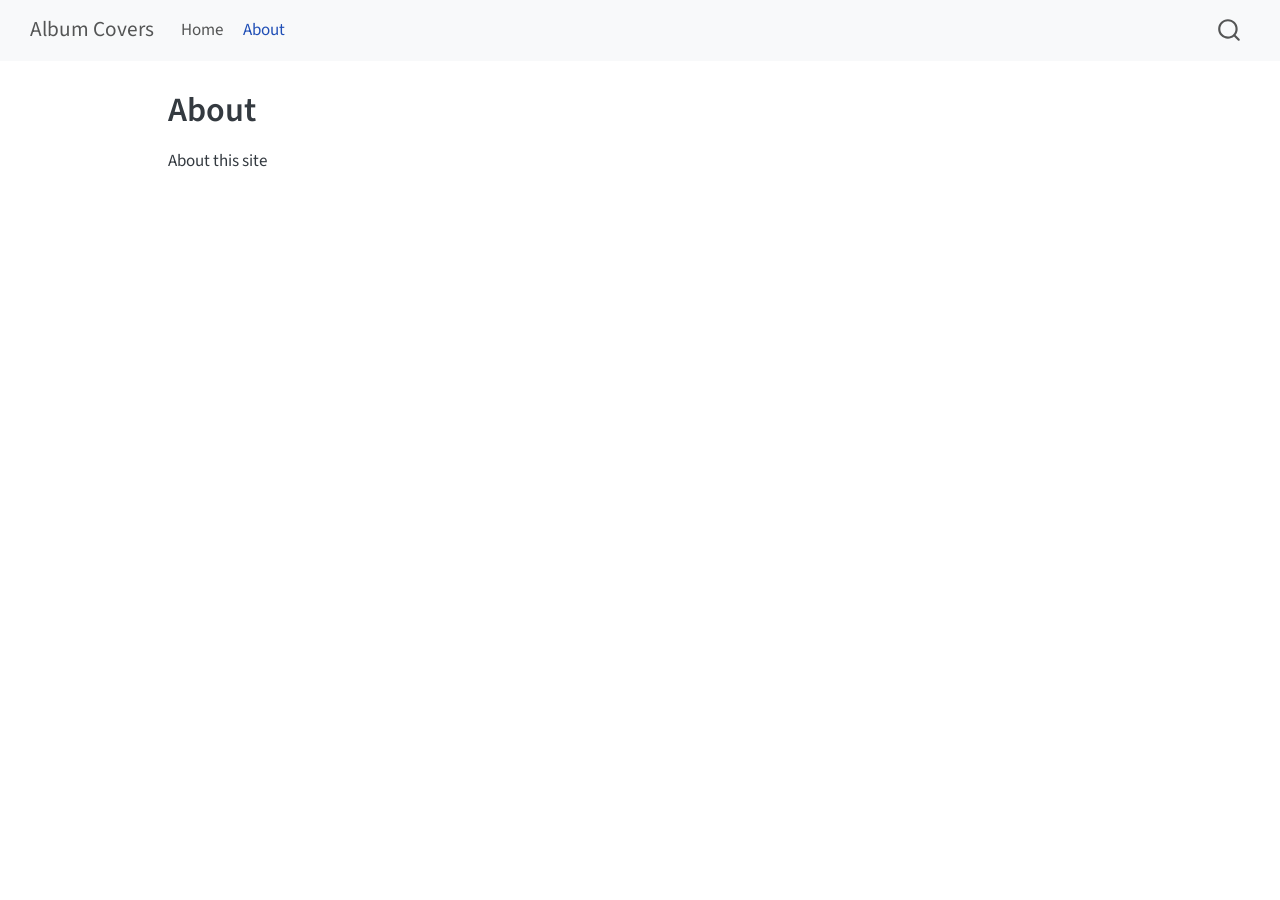
==== about.html @ 329d7b0a "Built site for gh-pages" ====
<!DOCTYPE html>
<html xmlns="http://www.w3.org/1999/xhtml" lang="en" xml:lang="en"><head>

<meta charset="utf-8">
<meta name="generator" content="quarto-1.10.18">

<meta name="viewport" content="width=device-width, initial-scale=1.0, user-scalable=yes">


<title>About – Album Covers</title>
<style>
/* Default styles provided by pandoc.
** See https://pandoc.org/MANUAL.html#variables-for-html for config info.
*/
span.smallcaps{font-variant: small-caps;}
div.columns{display: flex; gap: 1.5em;}
div.column{flex: auto;}
@media screen {
div.columns{gap: min(4vw, 1.5em);}
div.column{overflow-x: auto;}
}
div.hanging-indent{margin-left: 1.5em; text-indent: -1.5em;}
ul.task-list{list-style: none;}
ul.task-list li input[type="checkbox"] {
  width: 0.8em;
  margin: 0 0.8em 0.2em -1em; /* quarto-specific, see https://github.com/quarto-dev/quarto-cli/issues/4556 */ 
  vertical-align: middle;
}
</style>


<script src="site_libs/quarto-nav/quarto-nav.js"></script>
<script src="site_libs/quarto-nav/headroom.min.js"></script>
<script src="site_libs/clipboard/clipboard.min.js"></script>
<script src="site_libs/quarto-search/autocomplete.umd.js"></script>
<script src="site_libs/quarto-search/fuse.min.js"></script>
<script src="site_libs/quarto-search/quarto-search.js"></script>
<meta name="quarto:offset" content="./">
<script src="site_libs/quarto-html/quarto.js" type="module"></script>
<script src="site_libs/quarto-html/tabsets/tabsets.js" type="module"></script>
<script src="site_libs/quarto-html/popper.min.js"></script>
<script src="site_libs/quarto-html/tippy.umd.min.js"></script>
<script src="site_libs/quarto-html/anchor.min.js"></script>
<link href="site_libs/quarto-html/tippy.css" rel="stylesheet">
<link href="site_libs/quarto-html/quarto-syntax-highlighting-64a204ab8560d761af7679ceaba22944.css" rel="stylesheet" id="quarto-text-highlighting-styles">
<script src="site_libs/bootstrap/bootstrap.min.js"></script>
<link href="site_libs/bootstrap/bootstrap-icons.css" rel="stylesheet">
<link href="site_libs/bootstrap/bootstrap-3eaf8885052e939fbbbe2bfb513fc417.min.css" rel="stylesheet" append-hash="true" id="quarto-bootstrap" data-mode="light">
<script id="quarto-search-options" type="application/json">{
  "location": "navbar",
  "copy-button": false,
  "collapse-after": 3,
  "panel-placement": "end",
  "type": "overlay",
  "limit": 50,
  "keyboard-shortcut": [
    "f",
    "/",
    "s"
  ],
  "show-item-context": false,
  "language": {
    "search-no-results-text": "No results",
    "search-matching-documents-text": "matching documents",
    "search-copy-link-title": "Copy link to search",
    "search-hide-matches-text": "Hide additional matches",
    "search-more-match-text": "more match in this document",
    "search-more-matches-text": "more matches in this document",
    "search-clear-button-title": "Clear",
    "search-text-placeholder": "",
    "search-detached-cancel-button-title": "Cancel",
    "search-submit-button-title": "Submit",
    "search-label": "Search"
  }
}</script>


<link rel="stylesheet" href="styles.css">
</head>

<body class="nav-fixed quarto-light">

<div id="quarto-search-results"></div>
  <header id="quarto-header" class="headroom fixed-top">
    <nav class="navbar navbar-expand-lg " data-bs-theme="dark">
      <div class="navbar-container container-fluid">
      <div class="navbar-brand-container mx-auto">
    <a class="navbar-brand" href="./index.html">
    <span class="navbar-title">Album Covers</span>
    </a>
  </div>
            <div id="quarto-search" class="" title="Search"></div>
          <button class="navbar-toggler" type="button" data-bs-toggle="collapse" data-bs-target="#navbarCollapse" aria-controls="navbarCollapse" role="menu" aria-expanded="false" aria-label="Toggle navigation" onclick="if (window.quartoToggleHeadroom) { window.quartoToggleHeadroom(); }">
  <span class="navbar-toggler-icon"></span>
</button>
          <div class="collapse navbar-collapse" id="navbarCollapse">
            <ul class="navbar-nav navbar-nav-scroll me-auto">
  <li class="nav-item">
    <a class="nav-link" href="./index.html"> 
<span class="menu-text">Home</span></a>
  </li>  
  <li class="nav-item">
    <a class="nav-link active" href="./about.html" aria-current="page"> 
<span class="menu-text">About</span></a>
  </li>  
</ul>
          </div> <!-- /navcollapse -->
            <div class="quarto-navbar-tools">
</div>
      </div> <!-- /container-fluid -->
    </nav>
</header>
<!-- content -->
<div id="quarto-content" class="quarto-container page-columns page-rows-contents page-layout-article page-navbar">
<!-- sidebar -->
<!-- margin-sidebar -->
    <div id="quarto-margin-sidebar" class="sidebar margin-sidebar zindex-bottom">
        
    </div>
<!-- main -->
<main class="content" id="quarto-document-content">

<header id="title-block-header" class="quarto-title-block default">
<div class="quarto-title">
<h1 class="title">About</h1>
</div>



<div class="quarto-title-meta">

    
  
    
  </div>
  


</header>


<p>About this site</p>



</main> <!-- /main -->
<script id="quarto-html-after-body" type="application/javascript">
  window.document.addEventListener("DOMContentLoaded", function (event) {
    const icon = "";
    const anchorJS = new window.AnchorJS();
    anchorJS.options = {
      placement: 'right',
      icon: icon
    };
    anchorJS.add('.anchored');
    const isCodeAnnotation = (el) => {
      for (const clz of el.classList) {
        if (clz.startsWith('code-annotation-')) {                     
          return true;
        }
      }
      return false;
    }
    const onCopySuccess = function(e) {
      // button target
      const button = e.trigger;
      // don't keep focus
      button.blur();
      // flash "checked"
      button.classList.add('code-copy-button-checked');
      var currentTitle = button.getAttribute("title");
      button.setAttribute("title", "Copied!");
      let tooltip;
      if (window.bootstrap) {
        button.setAttribute("data-bs-toggle", "tooltip");
        button.setAttribute("data-bs-placement", "left");
        button.setAttribute("data-bs-title", "Copied!");
        tooltip = new bootstrap.Tooltip(button, 
          { trigger: "manual", 
            customClass: "code-copy-button-tooltip",
            offset: [0, -8]});
        tooltip.show();    
      }
      setTimeout(function() {
        if (tooltip) {
          tooltip.hide();
          button.removeAttribute("data-bs-title");
          button.removeAttribute("data-bs-toggle");
          button.removeAttribute("data-bs-placement");
        }
        button.setAttribute("title", currentTitle);
        button.classList.remove('code-copy-button-checked');
      }, 1000);
      // clear code selection
      e.clearSelection();
    }
    const getTextToCopy = function(trigger) {
      const outerScaffold = trigger.parentElement.cloneNode(true);
      const codeEl = outerScaffold.querySelector('code');
      for (const childEl of codeEl.children) {
        if (isCodeAnnotation(childEl)) {
          childEl.remove();
        }
      }
      return codeEl.innerText;
    }
    const clipboard = new window.ClipboardJS('.code-copy-button:not([data-in-quarto-modal])', {
      text: getTextToCopy
    });
    clipboard.on('success', onCopySuccess);
    if (window.document.getElementById('quarto-embedded-source-code-modal')) {
      const clipboardModal = new window.ClipboardJS('.code-copy-button[data-in-quarto-modal]', {
        text: getTextToCopy,
        container: window.document.getElementById('quarto-embedded-source-code-modal')
      });
      clipboardModal.on('success', onCopySuccess);
    }
      var localhostRegex = new RegExp(/^(?:http|https):\/\/localhost\:?[0-9]*\//);
      var mailtoRegex = new RegExp(/^mailto:/);
        var filterRegex = new RegExp('/' + window.location.host + '/');
      var isInternal = (href) => {
          return filterRegex.test(href) || localhostRegex.test(href) || mailtoRegex.test(href);
      }
      // Inspect non-navigation links and adorn them if external
     var links = window.document.querySelectorAll('a[href]:not(.nav-link):not(.navbar-brand):not(.toc-action):not(.sidebar-link):not(.sidebar-item-toggle):not(.pagination-link):not(.no-external):not([aria-hidden]):not(.dropdown-item):not(.quarto-navigation-tool):not(.about-link)');
      for (var i=0; i<links.length; i++) {
        const link = links[i];
        if (!isInternal(link.href)) {
          // undo the damage that might have been done by quarto-nav.js in the case of
          // links that we want to consider external
          if (link.dataset.originalHref !== undefined) {
            link.href = link.dataset.originalHref;
          }
        }
      }
    function tippyHover(el, contentFn, onTriggerFn, onUntriggerFn) {
      const config = {
        allowHTML: true,
        maxWidth: 500,
        delay: 100,
        arrow: false,
        appendTo: function(el) {
            return el.parentElement;
        },
        interactive: true,
        interactiveBorder: 10,
        theme: 'quarto',
        placement: 'bottom-start',
      };
      if (contentFn) {
        config.content = contentFn;
      }
      if (onTriggerFn) {
        config.onTrigger = onTriggerFn;
      }
      if (onUntriggerFn) {
        config.onUntrigger = onUntriggerFn;
      }
      window.tippy(el, config); 
    }
    const noterefs = window.document.querySelectorAll('a[role="doc-noteref"]');
    for (var i=0; i<noterefs.length; i++) {
      const ref = noterefs[i];
      tippyHover(ref, function() {
        // use id or data attribute instead here
        let href = ref.getAttribute('data-footnote-href') || ref.getAttribute('href');
        try { href = new URL(href).hash; } catch {}
        const id = href.replace(/^#\/?/, "");
        const note = window.document.getElementById(id);
        if (note) {
          return note.innerHTML;
        } else {
          return "";
        }
      });
    }
    const xrefs = window.document.querySelectorAll('a.quarto-xref');
    const processXRef = (id, note) => {
      // Strip column container classes
      const stripColumnClz = (el) => {
        el.classList.remove("page-full", "page-columns");
        if (el.children) {
          for (const child of el.children) {
            stripColumnClz(child);
          }
        }
      }
      stripColumnClz(note)
      if (id === null || id.startsWith('sec-')) {
        // Special case sections, only their first couple elements
        const container = document.createElement("div");
        if (note.children && note.children.length > 2) {
          container.appendChild(note.children[0].cloneNode(true));
          for (let i = 1; i < note.children.length; i++) {
            const child = note.children[i];
            if (child.tagName === "P" && child.innerText === "") {
              continue;
            } else {
              container.appendChild(child.cloneNode(true));
              break;
            }
          }
          if (window.Quarto?.typesetMath) {
            window.Quarto.typesetMath(container);
          }
          return container.innerHTML
        } else {
          if (window.Quarto?.typesetMath) {
            window.Quarto.typesetMath(note);
          }
          return note.innerHTML;
        }
      } else {
        // Remove any anchor links if they are present
        const anchorLink = note.querySelector('a.anchorjs-link');
        if (anchorLink) {
          anchorLink.remove();
        }
        if (window.Quarto?.typesetMath) {
          window.Quarto.typesetMath(note);
        }
        if (note.classList.contains("callout")) {
          return note.outerHTML;
        } else {
          return note.innerHTML;
        }
      }
    }
    for (var i=0; i<xrefs.length; i++) {
      const xref = xrefs[i];
      tippyHover(xref, undefined, function(instance) {
        instance.disable();
        let url = xref.getAttribute('href');
        let hash = undefined; 
        if (url.startsWith('#')) {
          hash = url;
        } else {
          try { hash = new URL(url).hash; } catch {}
        }
        if (hash) {
          const id = hash.replace(/^#\/?/, "");
          const note = window.document.getElementById(id);
          if (note !== null) {
            try {
              const html = processXRef(id, note.cloneNode(true));
              instance.setContent(html);
            } finally {
              instance.enable();
              instance.show();
            }
          } else {
            // See if we can fetch this
            fetch(url.split('#')[0])
            .then(res => res.text())
            .then(html => {
              const parser = new DOMParser();
              const htmlDoc = parser.parseFromString(html, "text/html");
              const note = htmlDoc.getElementById(id);
              if (note !== null) {
                const html = processXRef(id, note);
                instance.setContent(html);
              } 
            }).finally(() => {
              instance.enable();
              instance.show();
            });
          }
        } else {
          // See if we can fetch a full url (with no hash to target)
          // This is a special case and we should probably do some content thinning / targeting
          fetch(url)
          .then(res => res.text())
          .then(html => {
            const parser = new DOMParser();
            const htmlDoc = parser.parseFromString(html, "text/html");
            const note = htmlDoc.querySelector('main.content');
            if (note !== null) {
              // This should only happen for chapter cross references
              // (since there is no id in the URL)
              // remove the first header
              if (note.children.length > 0 && note.children[0].tagName === "HEADER") {
                note.children[0].remove();
              }
              const html = processXRef(null, note);
              instance.setContent(html);
            } 
          }).finally(() => {
            instance.enable();
            instance.show();
          });
        }
      }, function(instance) {
      });
    }
        let selectedAnnoteEl;
        const selectorForAnnotation = ( cell, annotation) => {
          let cellAttr = 'data-code-cell="' + cell + '"';
          let lineAttr = 'data-code-annotation="' +  annotation + '"';
          const selector = 'span[' + cellAttr + '][' + lineAttr + ']';
          return selector;
        }
        const selectCodeLines = (annoteEl) => {
          const doc = window.document;
          const targetCell = annoteEl.getAttribute("data-target-cell");
          const targetAnnotation = annoteEl.getAttribute("data-target-annotation");
          const annoteSpan = window.document.querySelector(selectorForAnnotation(targetCell, targetAnnotation));
          const lines = annoteSpan.getAttribute("data-code-lines").split(",");
          const lineIds = lines.map((line) => {
            return targetCell + "-" + line;
          })
          let top = null;
          let height = null;
          let parent = null;
          if (lineIds.length > 0) {
              //compute the position of the single el (top and bottom and make a div)
              const el = window.document.getElementById(lineIds[0]);
              top = el.offsetTop;
              height = el.offsetHeight;
              parent = el.parentElement.parentElement;
            if (lineIds.length > 1) {
              const lastEl = window.document.getElementById(lineIds[lineIds.length - 1]);
              const bottom = lastEl.offsetTop + lastEl.offsetHeight;
              height = bottom - top;
            }
            if (top !== null && height !== null && parent !== null) {
              // cook up a div (if necessary) and position it 
              let div = window.document.getElementById("code-annotation-line-highlight");
              if (div === null) {
                div = window.document.createElement("div");
                div.setAttribute("id", "code-annotation-line-highlight");
                div.style.position = 'absolute';
                parent.appendChild(div);
              }
              div.style.top = top - 2 + "px";
              div.style.height = height + 4 + "px";
              div.style.left = 0;
              let gutterDiv = window.document.getElementById("code-annotation-line-highlight-gutter");
              if (gutterDiv === null) {
                gutterDiv = window.document.createElement("div");
                gutterDiv.setAttribute("id", "code-annotation-line-highlight-gutter");
                gutterDiv.style.position = 'absolute';
                const codeCell = window.document.getElementById(targetCell);
                const gutter = codeCell.querySelector('.code-annotation-gutter');
                gutter.appendChild(gutterDiv);
              }
              gutterDiv.style.top = top - 2 + "px";
              gutterDiv.style.height = height + 4 + "px";
            }
            selectedAnnoteEl = annoteEl;
          }
        };
        const unselectCodeLines = () => {
          const elementsIds = ["code-annotation-line-highlight", "code-annotation-line-highlight-gutter"];
          elementsIds.forEach((elId) => {
            const div = window.document.getElementById(elId);
            if (div) {
              div.remove();
            }
          });
          selectedAnnoteEl = undefined;
        };
          // Handle positioning of the toggle
      window.addEventListener(
        "resize",
        throttle(() => {
          elRect = undefined;
          if (selectedAnnoteEl) {
            selectCodeLines(selectedAnnoteEl);
          }
        }, 10)
      );
      function throttle(fn, ms) {
      let throttle = false;
      let timer;
        return (...args) => {
          if(!throttle) { // first call gets through
              fn.apply(this, args);
              throttle = true;
          } else { // all the others get throttled
              if(timer) clearTimeout(timer); // cancel #2
              timer = setTimeout(() => {
                fn.apply(this, args);
                timer = throttle = false;
              }, ms);
          }
        };
      }
        // Attach click handler to the DT
        const annoteDls = window.document.querySelectorAll('dt[data-target-cell]');
        for (const annoteDlNode of annoteDls) {
          annoteDlNode.addEventListener('click', (event) => {
            const clickedEl = event.target;
            if (clickedEl !== selectedAnnoteEl) {
              unselectCodeLines();
              const activeEl = window.document.querySelector('dt[data-target-cell].code-annotation-active');
              if (activeEl) {
                activeEl.classList.remove('code-annotation-active');
              }
              selectCodeLines(clickedEl);
              clickedEl.classList.add('code-annotation-active');
            } else {
              // Unselect the line
              unselectCodeLines();
              clickedEl.classList.remove('code-annotation-active');
            }
          });
        }
    const findCites = (el) => {
      const parentEl = el.parentElement;
      if (parentEl) {
        const cites = parentEl.dataset.cites;
        if (cites) {
          return {
            el,
            cites: cites.split(' ')
          };
        } else {
          return findCites(el.parentElement)
        }
      } else {
        return undefined;
      }
    };
    var bibliorefs = window.document.querySelectorAll('a[role="doc-biblioref"]');
    for (var i=0; i<bibliorefs.length; i++) {
      const ref = bibliorefs[i];
      const citeInfo = findCites(ref);
      if (citeInfo) {
        tippyHover(citeInfo.el, function() {
          var popup = window.document.createElement('div');
          citeInfo.cites.forEach(function(cite) {
            var citeDiv = window.document.createElement('div');
            citeDiv.classList.add('hanging-indent');
            citeDiv.classList.add('csl-entry');
            var biblioDiv = window.document.getElementById('ref-' + cite);
            if (biblioDiv) {
              citeDiv.innerHTML = biblioDiv.innerHTML;
            }
            popup.appendChild(citeDiv);
          });
          return popup.innerHTML;
        });
      }
    }
  });
  </script>
</div> <!-- /content -->




</body></html>
---- site_libs/quarto-html/tippy.css ----
.tippy-box[data-animation=fade][data-state=hidden]{opacity:0}[data-tippy-root]{max-width:calc(100vw - 10px)}.tippy-box{position:relative;background-color:#333;color:#fff;border-radius:4px;font-size:14px;line-height:1.4;white-space:normal;outline:0;transition-property:transform,visibility,opacity}.tippy-box[data-placement^=top]>.tippy-arrow{bottom:0}.tippy-box[data-placement^=top]>.tippy-arrow:before{bottom:-7px;left:0;border-width:8px 8px 0;border-top-color:initial;transform-origin:center top}.tippy-box[data-placement^=bottom]>.tippy-arrow{top:0}.tippy-box[data-placement^=bottom]>.tippy-arrow:before{top:-7px;left:0;border-width:0 8px 8px;border-bottom-color:initial;transform-origin:center bottom}.tippy-box[data-placement^=left]>.tippy-arrow{right:0}.tippy-box[data-placement^=left]>.tippy-arrow:before{border-width:8px 0 8px 8px;border-left-color:initial;right:-7px;transform-origin:center left}.tippy-box[data-placement^=right]>.tippy-arrow{left:0}.tippy-box[data-placement^=right]>.tippy-arrow:before{left:-7px;border-width:8px 8px 8px 0;border-right-color:initial;transform-origin:center right}.tippy-box[data-inertia][data-state=visible]{transition-timing-function:cubic-bezier(.54,1.5,.38,1.11)}.tippy-arrow{width:16px;height:16px;color:#333}.tippy-arrow:before{content:"";position:absolute;border-color:transparent;border-style:solid}.tippy-content{position:relative;padding:5px 9px;z-index:1}
---- site_libs/quarto-html/quarto-syntax-highlighting-64a204ab8560d761af7679ceaba22944.css ----
/* quarto syntax highlight colors */
:root {
  --quarto-hl-ot-color: #003B4F;
  --quarto-hl-at-color: #657422;
  --quarto-hl-ss-color: #20794D;
  --quarto-hl-an-color: #5E5E5E;
  --quarto-hl-fu-color: #4758AB;
  --quarto-hl-st-color: #20794D;
  --quarto-hl-cf-color: #003B4F;
  --quarto-hl-op-color: #5E5E5E;
  --quarto-hl-er-color: #AD0000;
  --quarto-hl-bn-color: #AD0000;
  --quarto-hl-al-color: #AD0000;
  --quarto-hl-va-color: #111111;
  --quarto-hl-bu-color: inherit;
  --quarto-hl-ex-color: inherit;
  --quarto-hl-pp-color: #AD0000;
  --quarto-hl-in-color: #5E5E5E;
  --quarto-hl-vs-color: #20794D;
  --quarto-hl-wa-color: #5E5E5E;
  --quarto-hl-do-color: #5E5E5E;
  --quarto-hl-im-color: #00769E;
  --quarto-hl-ch-color: #20794D;
  --quarto-hl-dt-color: #AD0000;
  --quarto-hl-fl-color: #AD0000;
  --quarto-hl-co-color: #5E5E5E;
  --quarto-hl-cv-color: #5E5E5E;
  --quarto-hl-cn-color: #8f5902;
  --quarto-hl-sc-color: #5E5E5E;
  --quarto-hl-dv-color: #AD0000;
  --quarto-hl-kw-color: #003B4F;
}

/* other quarto variables */
:root {
  --quarto-font-monospace: SFMono-Regular, Menlo, Monaco, Consolas, "Liberation Mono", "Courier New", monospace;
}

/* syntax highlight based on Pandoc's rules */
pre > code.sourceCode > span {
  color: #003B4F;
}

code.sourceCode > span {
  color: #003B4F;
}

div.sourceCode,
div.sourceCode pre.sourceCode {
  color: #003B4F;
}

/* Normal */
code span {
  color: #003B4F;
}

/* Alert */
code span.al {
  color: #AD0000;
  font-style: inherit;
}

/* Annotation */
code span.an {
  color: #5E5E5E;
  font-style: inherit;
}

/* Attribute */
code span.at {
  color: #657422;
  font-style: inherit;
}

/* BaseN */
code span.bn {
  color: #AD0000;
  font-style: inherit;
}

/* BuiltIn */
code span.bu {
  font-style: inherit;
}

/* ControlFlow */
code span.cf {
  color: #003B4F;
  font-weight: bold;
  font-style: inherit;
}

/* Char */
code span.ch {
  color: #20794D;
  font-style: inherit;
}

/* Constant */
code span.cn {
  color: #8f5902;
  font-style: inherit;
}

/* Comment */
code span.co {
  color: #5E5E5E;
  font-style: inherit;
}

/* CommentVar */
code span.cv {
  color: #5E5E5E;
  font-style: italic;
}

/* Documentation */
code span.do {
  color: #5E5E5E;
  font-style: italic;
}

/* DataType */
code span.dt {
  color: #AD0000;
  font-style: inherit;
}

/* DecVal */
code span.dv {
  color: #AD0000;
  font-style: inherit;
}

/* Error */
code span.er {
  color: #AD0000;
  font-style: inherit;
}

/* Extension */
code span.ex {
  font-style: inherit;
}

/* Float */
code span.fl {
  color: #AD0000;
  font-style: inherit;
}

/* Function */
code span.fu {
  color: #4758AB;
  font-style: inherit;
}

/* Import */
code span.im {
  color: #00769E;
  font-style: inherit;
}

/* Information */
code span.in {
  color: #5E5E5E;
  font-style: inherit;
}

/* Keyword */
code span.kw {
  color: #003B4F;
  font-weight: bold;
  font-style: inherit;
}

/* Operator */
code span.op {
  color: #5E5E5E;
  font-style: inherit;
}

/* Other */
code span.ot {
  color: #003B4F;
  font-style: inherit;
}

/* Preprocessor */
code span.pp {
  color: #AD0000;
  font-style: inherit;
}

/* SpecialChar */
code span.sc {
  color: #5E5E5E;
  font-style: inherit;
}

/* SpecialString */
code span.ss {
  color: #20794D;
  font-style: inherit;
}

/* String */
code span.st {
  color: #20794D;
  font-style: inherit;
}

/* Variable */
code span.va {
  color: #111111;
  font-style: inherit;
}

/* VerbatimString */
code span.vs {
  color: #20794D;
  font-style: inherit;
}

/* Warning */
code span.wa {
  color: #5E5E5E;
  font-style: italic;
}

.prevent-inlining {
  content: "</";
}

/*# sourceMappingURL=9d8d5bb603a83b8298b89080a598c93b.css.map */
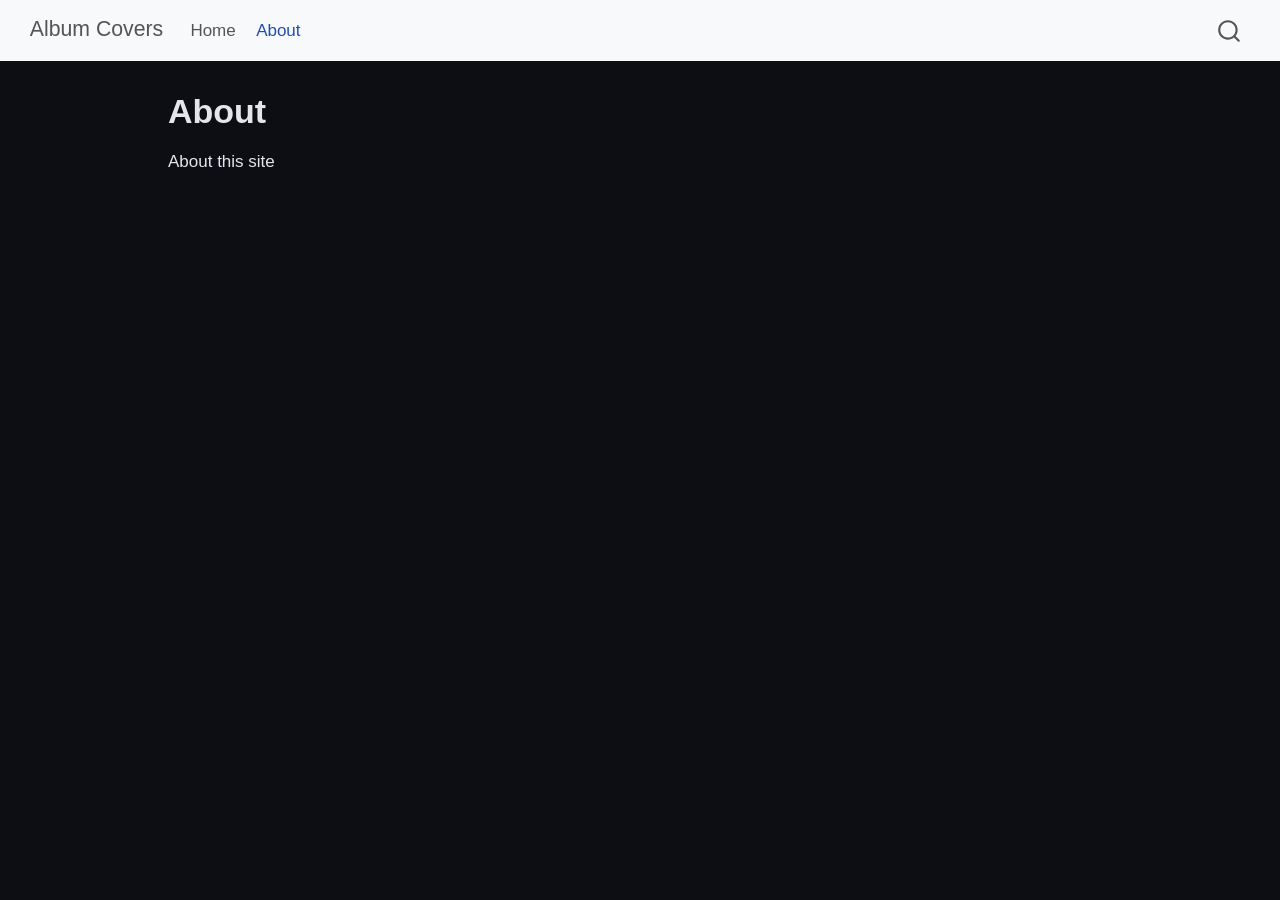
==== commit 06dfb000: "Built site for gh-pages" ====
--- a/about.html
+++ b/about.html
@@ -217,7 +217,7 @@
     }
       var localhostRegex = new RegExp(/^(?:http|https):\/\/localhost\:?[0-9]*\//);
       var mailtoRegex = new RegExp(/^mailto:/);
-        var filterRegex = new RegExp('/' + window.location.host + '/');
+        var filterRegex = new RegExp("https:\/\/cecupit4\.github\.io\/fun-website\/");
       var isInternal = (href) => {
           return filterRegex.test(href) || localhostRegex.test(href) || mailtoRegex.test(href);
       }
--- a/styles.css
+++ b/styles.css
@@ -0,0 +1,96 @@
+/* Abstract Neon & Dark Vinyl Theme */
+body {
+  background-color: #0c0e14;
+  color: #e4e6eb;
+  font-family: -apple-system, BlinkMacSystemFont, "Segoe UI", Roboto, Helvetica, Arial, sans-serif;
+}
+
+.album-grid {
+  display: grid;
+  grid-template-columns: repeat(auto-fill, minmax(170px, 1fr));
+  gap: 1.25rem;
+  margin-top: 1.5rem;
+}
+
+.album-card {
+  position: relative;
+  background: #161a23;
+  border-radius: 12px;
+  overflow: hidden;
+  border: 1px solid rgba(255, 255, 255, 0.08);
+  transition: transform 0.25s ease, box-shadow 0.25s ease, border-color 0.25s ease;
+  box-shadow: 0 4px 15px rgba(0, 0, 0, 0.4);
+}
+
+.album-card:hover {
+  transform: translateY(-5px) scale(1.02);
+  border-color: #00f2fe;
+  box-shadow: 0 10px 25px rgba(0, 242, 254, 0.25);
+}
+
+.album-cover-wrap {
+  position: relative;
+  width: 100%;
+  padding-top: 100%;
+  background: #1f2430;
+  overflow: hidden;
+}
+
+.album-cover-img {
+  position: absolute;
+  top: 0;
+  left: 0;
+  width: 100%;
+  height: 100%;
+  object-fit: cover;
+  transition: filter 0.3s ease;
+}
+
+.album-card:hover .album-cover-img {
+  filter: contrast(1.05) saturate(1.1);
+}
+
+.album-badge {
+  position: absolute;
+  top: 8px;
+  left: 8px;
+  background: rgba(0, 0, 0, 0.75);
+  backdrop-filter: blur(4px);
+  color: #00f2fe;
+  font-size: 0.75rem;
+  font-weight: 700;
+  padding: 2px 7px;
+  border-radius: 6px;
+  border: 1px solid rgba(0, 242, 254, 0.3);
+}
+
+.album-info {
+  padding: 0.75rem;
+}
+
+.album-title {
+  font-weight: 600;
+  font-size: 0.88rem;
+  color: #fff;
+  white-space: nowrap;
+  overflow: hidden;
+  text-overflow: ellipsis;
+}
+
+.album-artist {
+  font-size: 0.78rem;
+  color: #9ba1b0;
+  white-space: nowrap;
+  overflow: hidden;
+  text-overflow: ellipsis;
+  margin-top: 2px;
+}
+
+.album-meta {
+  display: flex;
+  justify-content: space-between;
+  align-items: center;
+  font-size: 0.74rem;
+  margin-top: 8px;
+  color: #ffd166;
+}
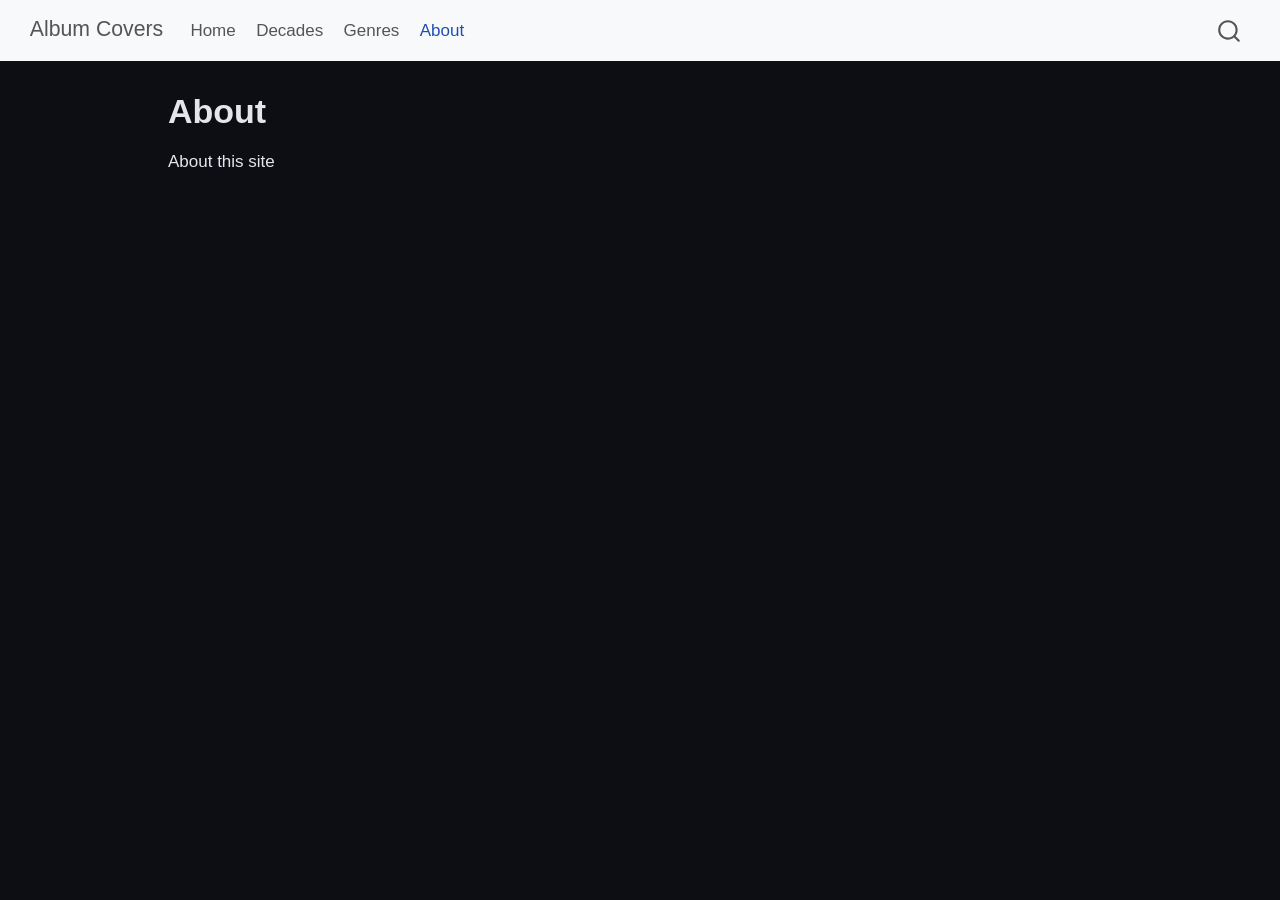
==== commit 5bc7755b: "Built site for gh-pages" ====
--- a/about.html
+++ b/about.html
@@ -100,6 +100,14 @@
 <span class="menu-text">Home</span></a>
   </li>  
   <li class="nav-item">
+    <a class="nav-link" href="./decades.html"> 
+<span class="menu-text">Decades</span></a>
+  </li>  
+  <li class="nav-item">
+    <a class="nav-link" href="./genres.html"> 
+<span class="menu-text">Genres</span></a>
+  </li>  
+  <li class="nav-item">
     <a class="nav-link active" href="./about.html" aria-current="page"> 
 <span class="menu-text">About</span></a>
   </li>  
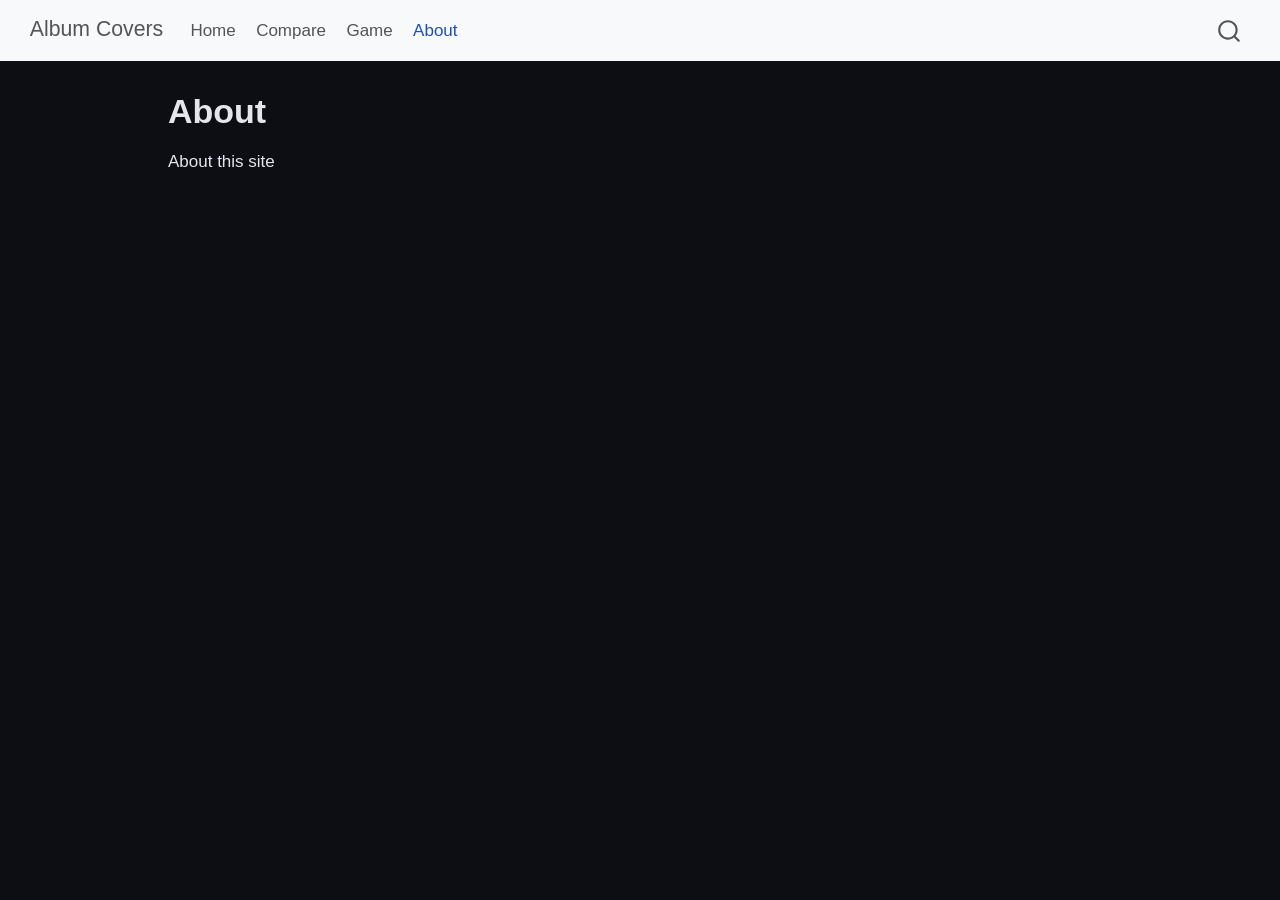
==== commit ba46d68a: "Built site for gh-pages" ====
--- a/about.html
+++ b/about.html
@@ -100,12 +100,12 @@
 <span class="menu-text">Home</span></a>
   </li>  
   <li class="nav-item">
-    <a class="nav-link" href="./decades.html"> 
-<span class="menu-text">Decades</span></a>
+    <a class="nav-link" href="./compare.html"> 
+<span class="menu-text">Compare</span></a>
   </li>  
   <li class="nav-item">
-    <a class="nav-link" href="./genres.html"> 
-<span class="menu-text">Genres</span></a>
+    <a class="nav-link" href="./game.html"> 
+<span class="menu-text">Game</span></a>
   </li>  
   <li class="nav-item">
     <a class="nav-link active" href="./about.html" aria-current="page"> 
--- a/styles.css
+++ b/styles.css
@@ -94,3 +94,342 @@
   margin-top: 8px;
   color: #ffd166;
 }
+
+/* Vinyl Turntable & Jukebox Deck */
+.turntable-deck {
+  background: linear-gradient(135deg, #131722 0%, #0d0f16 100%);
+  border: 1px solid rgba(0, 242, 254, 0.35);
+  box-shadow: 0 0 35px rgba(0, 242, 254, 0.12), inset 0 1px 0 rgba(255, 255, 255, 0.1);
+  border-radius: 18px;
+  padding: 1.75rem;
+  margin: 1.5rem 0 2rem 0;
+  display: grid;
+  grid-template-columns: 240px 1fr;
+  gap: 2rem;
+  align-items: center;
+}
+
+@media (max-width: 768px) {
+  .turntable-deck {
+    grid-template-columns: 1fr;
+    text-align: center;
+  }
+}
+
+.platter-area {
+  position: relative;
+  width: 220px;
+  height: 220px;
+  margin: 0 auto;
+  border-radius: 50%;
+  background: radial-gradient(circle, #252b3b 0%, #10121a 70%);
+  box-shadow: inset 0 0 15px rgba(0,0,0,0.8), 0 0 20px rgba(0, 242, 254, 0.2);
+  display: flex;
+  align-items: center;
+  justify-content: center;
+}
+
+.vinyl-record {
+  width: 200px;
+  height: 200px;
+  border-radius: 50%;
+  background: repeating-radial-gradient(
+    circle,
+    #111 0px,
+    #181818 2px,
+    #0d0d0d 4px,
+    #1a1a1a 6px
+  );
+  box-shadow: 0 6px 20px rgba(0,0,0,0.8);
+  display: flex;
+  align-items: center;
+  justify-content: center;
+  animation: vinylSpin 6s linear infinite;
+  border: 2px solid #2a2a2a;
+}
+
+.vinyl-label {
+  width: 75px;
+  height: 75px;
+  border-radius: 50%;
+  border: 3px solid #ffd166;
+  overflow: hidden;
+  box-shadow: 0 0 10px rgba(0,0,0,0.5);
+}
+
+.vinyl-label img {
+  width: 100%;
+  height: 100%;
+  object-fit: cover;
+}
+
+@keyframes vinylSpin {
+  from { transform: rotate(0deg); }
+  to { transform: rotate(360deg); }
+}
+
+/* Equalizer Bars */
+.equalizer-wrap {
+  display: flex;
+  align-items: flex-end;
+  gap: 4px;
+  height: 28px;
+  margin-top: 1rem;
+}
+
+.eq-bar {
+  width: 5px;
+  background: linear-gradient(to top, #00f2fe, #4facfe);
+  border-radius: 2px;
+  animation: eqJump 0.8s ease-in-out infinite alternate;
+}
+
+.eq-bar:nth-child(2) { animation-delay: 0.2s; }
+.eq-bar:nth-child(3) { animation-delay: 0.4s; }
+.eq-bar:nth-child(4) { animation-delay: 0.1s; }
+.eq-bar:nth-child(5) { animation-delay: 0.5s; }
+.eq-bar:nth-child(6) { animation-delay: 0.3s; }
+.eq-bar:nth-child(7) { animation-delay: 0.6s; }
+.eq-bar:nth-child(8) { animation-delay: 0.25s; }
+
+@keyframes eqJump {
+  0% { height: 18%; opacity: 0.4; }
+  100% { height: 100%; opacity: 1; }
+}
+
+.deck-controls {
+  display: flex;
+  gap: 0.75rem;
+  margin-top: 1.25rem;
+  flex-wrap: wrap;
+}
+
+.btn-neon {
+  background: linear-gradient(135deg, #00f2fe 0%, #4facfe 100%);
+  color: #0b0d13;
+  font-weight: 700;
+  border: none;
+  padding: 0.5rem 1.2rem;
+  border-radius: 8px;
+  cursor: pointer;
+  box-shadow: 0 4px 15px rgba(0, 242, 254, 0.3);
+  transition: all 0.2s ease;
+}
+
+.btn-neon:hover {
+  transform: translateY(-2px);
+  box-shadow: 0 6px 20px rgba(0, 242, 254, 0.5);
+  color: #000;
+}
+
+/* Integrated Deck Navigation & Visual Showcase */
+.deck-nav-bar {
+  display: flex;
+  gap: 0.6rem;
+  flex-wrap: wrap;
+  margin-bottom: 1.25rem;
+  padding-bottom: 1rem;
+  border-bottom: 1px solid rgba(255, 255, 255, 0.1);
+  align-items: center;
+}
+
+.deck-nav-pill {
+  padding: 0.4rem 0.9rem;
+  border-radius: 20px;
+  font-size: 0.82rem;
+  font-weight: 600;
+  text-decoration: none;
+  color: #94a3b8;
+  background: rgba(255, 255, 255, 0.05);
+  border: 1px solid rgba(255, 255, 255, 0.12);
+  transition: all 0.2s ease;
+  display: inline-flex;
+  align-items: center;
+  gap: 0.35rem;
+}
+
+.deck-nav-pill:hover, .deck-nav-pill.active {
+  background: rgba(0, 242, 254, 0.15);
+  border-color: #00f2fe;
+  color: #00f2fe;
+  box-shadow: 0 0 12px rgba(0, 242, 254, 0.3);
+  text-decoration: none;
+}
+
+/* Horizontal Cover Ribbon */
+.cover-ribbon {
+  display: flex;
+  gap: 1rem;
+  overflow-x: auto;
+  padding: 0.5rem 0.25rem 1rem 0.25rem;
+  scroll-behavior: smooth;
+}
+
+.cover-ribbon-item {
+  flex: 0 0 130px;
+  border-radius: 10px;
+  overflow: hidden;
+  background: #161a23;
+  border: 1px solid rgba(255, 255, 255, 0.1);
+  box-shadow: 0 4px 12px rgba(0, 0, 0, 0.4);
+  cursor: pointer;
+  transition: transform 0.2s ease, border-color 0.2s ease, box-shadow 0.2s ease;
+  position: relative;
+}
+
+.cover-ribbon-item:hover {
+  transform: translateY(-4px) scale(1.05);
+  border-color: #00f2fe;
+  box-shadow: 0 8px 20px rgba(0, 242, 254, 0.35);
+}
+
+.cover-ribbon-img {
+  width: 100%;
+  aspect-ratio: 1 / 1;
+  object-fit: cover;
+  display: block;
+}
+
+.cover-ribbon-meta {
+  padding: 0.4rem;
+  font-size: 0.72rem;
+}
+
+/* Immersive Album Cover Mosaic Wall */
+.mosaic-wall {
+  display: grid;
+  grid-template-columns: repeat(auto-fill, minmax(110px, 1fr));
+  gap: 0.6rem;
+  margin-top: 1.25rem;
+  padding: 1rem;
+  background: rgba(18, 22, 32, 0.6);
+  border-radius: 16px;
+  border: 1px solid rgba(255, 255, 255, 0.08);
+}
+
+@media (min-width: 992px) {
+  .mosaic-wall {
+    grid-template-columns: repeat(auto-fill, minmax(120px, 1fr));
+    gap: 0.75rem;
+  }
+}
+
+.mosaic-tile {
+  position: relative;
+  aspect-ratio: 1 / 1;
+  border-radius: 8px;
+  overflow: hidden;
+  cursor: pointer;
+  box-shadow: 0 4px 10px rgba(0, 0, 0, 0.4);
+  transition: transform 0.25s ease, box-shadow 0.25s ease, z-index 0.25s ease, border-color 0.25s ease;
+  border: 1px solid rgba(255, 255, 255, 0.1);
+  background: #151822;
+}
+
+.mosaic-tile:hover {
+  transform: scale(1.18);
+  z-index: 10;
+  border-color: #00f2fe;
+  box-shadow: 0 10px 25px rgba(0, 242, 254, 0.4);
+}
+
+.mosaic-tile img {
+  width: 100%;
+  height: 100%;
+  object-fit: cover;
+  display: block;
+}
+
+.mosaic-tile .mosaic-rank {
+  position: absolute;
+  top: 4px;
+  left: 4px;
+  background: rgba(0, 0, 0, 0.8);
+  backdrop-filter: blur(4px);
+  color: #00f2fe;
+  font-size: 0.68rem;
+  font-weight: 700;
+  padding: 1px 5px;
+  border-radius: 4px;
+}
+
+/* Compare Arena */
+.compare-grid {
+  display: grid;
+  grid-template-columns: 1fr 80px 1fr;
+  gap: 1.5rem;
+  align-items: center;
+  margin: 1.5rem 0;
+}
+
+@media (max-width: 768px) {
+  .compare-grid {
+    grid-template-columns: 1fr;
+  }
+}
+
+.compare-box {
+  background: #141824;
+  border-radius: 16px;
+  border: 1px solid rgba(255, 255, 255, 0.1);
+  padding: 1.5rem;
+  text-align: center;
+  box-shadow: 0 8px 30px rgba(0, 0, 0, 0.4);
+  transition: border-color 0.3s ease;
+}
+
+.compare-box:hover {
+  border-color: #00f2fe;
+}
+
+.compare-cover {
+  width: 100%;
+  max-width: 280px;
+  aspect-ratio: 1 / 1;
+  border-radius: 12px;
+  object-fit: cover;
+  box-shadow: 0 6px 20px rgba(0, 0, 0, 0.6);
+  margin-bottom: 1rem;
+}
+
+.vs-badge {
+  display: flex;
+  align-items: center;
+  justify-content: center;
+  width: 60px;
+  height: 60px;
+  margin: 0 auto;
+  border-radius: 50%;
+  background: linear-gradient(135deg, #ffd166, #ff7b00);
+  color: #000;
+  font-weight: 900;
+  font-size: 1.2rem;
+  box-shadow: 0 0 20px rgba(255, 209, 102, 0.4);
+}
+
+/* Game Arena */
+.game-arena {
+  background: linear-gradient(145deg, #131722, #0c0e14);
+  border: 1px solid rgba(255, 209, 102, 0.3);
+  border-radius: 20px;
+  padding: 2rem;
+  margin: 1.5rem 0;
+  box-shadow: 0 0 35px rgba(255, 209, 102, 0.1);
+}
+
+.streak-counter {
+  display: inline-flex;
+  align-items: center;
+  gap: 0.5rem;
+  padding: 0.4rem 1rem;
+  background: rgba(255, 209, 102, 0.15);
+  border: 1px solid rgba(255, 209, 102, 0.35);
+  border-radius: 20px;
+  font-weight: 800;
+  color: #ffd166;
+  font-size: 1rem;
+  margin-bottom: 1.25rem;
+}
+
+
+
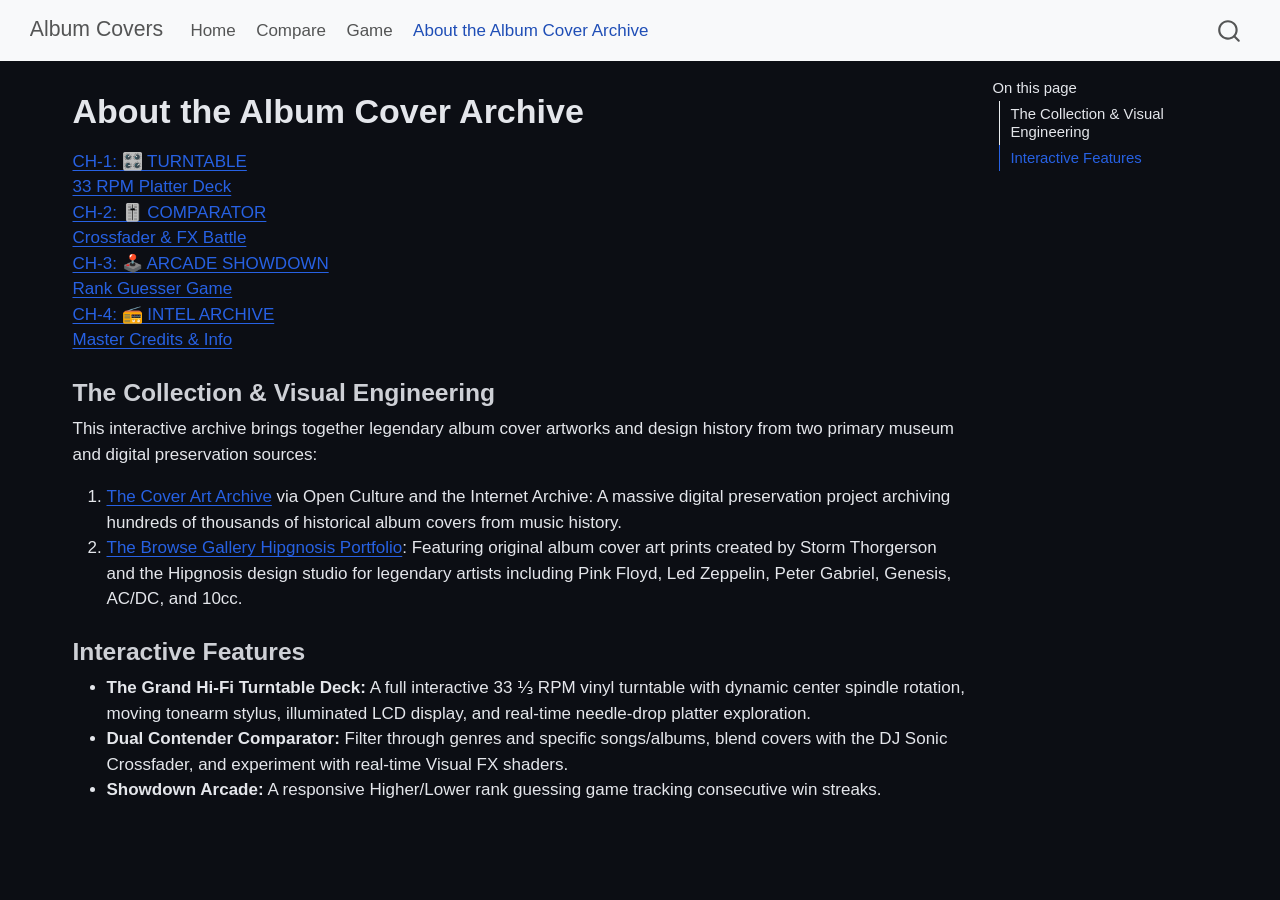
==== commit 26041953: "Built site for gh-pages" ====
--- a/about.html
+++ b/about.html
@@ -7,7 +7,7 @@
 <meta name="viewport" content="width=device-width, initial-scale=1.0, user-scalable=yes">
 
 
-<title>About – Album Covers</title>
+<title>About the Album Cover Archive – Album Covers</title>
 <style>
 /* Default styles provided by pandoc.
 ** See https://pandoc.org/MANUAL.html#variables-for-html for config info.
@@ -109,7 +109,7 @@
   </li>  
   <li class="nav-item">
     <a class="nav-link active" href="./about.html" aria-current="page"> 
-<span class="menu-text">About</span></a>
+<span class="menu-text">About the Album Cover Archive</span></a>
   </li>  
 </ul>
           </div> <!-- /navcollapse -->
@@ -119,23 +119,30 @@
     </nav>
 </header>
 <!-- content -->
-<div id="quarto-content" class="quarto-container page-columns page-rows-contents page-layout-article page-navbar">
+<div id="quarto-content" class="quarto-container page-columns page-rows-contents page-layout-full page-navbar">
 <!-- sidebar -->
 <!-- margin-sidebar -->
-    <div id="quarto-margin-sidebar" class="sidebar margin-sidebar zindex-bottom">
-        
+    <div id="quarto-margin-sidebar" class="sidebar margin-sidebar">
+        <nav id="TOC" role="doc-toc" class="toc-active">
+    <h2 id="toc-title">On this page</h2>
+   
+  <ul>
+  <li><a href="#the-collection-visual-engineering" id="toc-the-collection-visual-engineering" class="nav-link active" data-scroll-target="#the-collection-visual-engineering">The Collection &amp; Visual Engineering</a></li>
+  <li><a href="#interactive-features" id="toc-interactive-features" class="nav-link" data-scroll-target="#interactive-features">Interactive Features</a></li>
+  </ul>
+</nav>
     </div>
 <!-- main -->
-<main class="content" id="quarto-document-content">
+<main class="content column-page-left" id="quarto-document-content">
 
 <header id="title-block-header" class="quarto-title-block default">
 <div class="quarto-title">
-<h1 class="title">About</h1>
+<h1 class="title">About the Album Cover Archive</h1>
 </div>
 
 
 
-<div class="quarto-title-meta">
+<div class="quarto-title-meta column-page-left">
 
     
   
@@ -147,9 +154,58 @@
 </header>
 
 
-<p>About this site</p>
-
-
+<!-- Top Hardware Channel Switcher -->
+<div class="hardware-switch-nav">
+  <a href="index.html" class="switch-nav-btn">
+    <div class="switch-top-line">
+      <span class="switch-led"></span>
+      <span>CH-1: 🎛️ TURNTABLE</span>
+    </div>
+    <div class="switch-subtext">33 RPM Platter Deck</div>
+  </a>
+
+  <a href="compare.html" class="switch-nav-btn">
+    <div class="switch-top-line">
+      <span class="switch-led"></span>
+      <span>CH-2: 🎚️ COMPARATOR</span>
+    </div>
+    <div class="switch-subtext">Crossfader &amp; FX Battle</div>
+  </a>
+
+  <a href="game.html" class="switch-nav-btn">
+    <div class="switch-top-line">
+      <span class="switch-led"></span>
+      <span>CH-3: 🕹️ ARCADE SHOWDOWN</span>
+    </div>
+    <div class="switch-subtext">Rank Guesser Game</div>
+  </a>
+
+  <a href="about.html" class="switch-nav-btn is-active">
+    <div class="switch-top-line">
+      <span class="switch-led"></span>
+      <span>CH-4: 📻 INTEL ARCHIVE</span>
+    </div>
+    <div class="switch-subtext">Master Credits &amp; Info</div>
+  </a>
+</div>
+<section id="the-collection-visual-engineering" class="level3">
+<h3 class="anchored" data-anchor-id="the-collection-visual-engineering">The Collection &amp; Visual Engineering</h3>
+<p>This interactive archive brings together legendary album cover artworks and design history from two primary museum and digital preservation sources:</p>
+<ol type="1">
+<li><strong><a href="https://www.openculture.com/2018/02/enter-the-cover-art-archive.html">The Cover Art Archive</a></strong> via Open Culture and the Internet Archive: A massive digital preservation project archiving hundreds of thousands of historical album covers from music history.</li>
+<li><strong><a href="https://browse.gallery/en/project_category/album-cover-en/">The Browse Gallery Hipgnosis Portfolio</a></strong>: Featuring original album cover art prints created by Storm Thorgerson and the Hipgnosis design studio for legendary artists including Pink Floyd, Led Zeppelin, Peter Gabriel, Genesis, AC/DC, and 10cc.</li>
+</ol>
+</section>
+<section id="interactive-features" class="level3">
+<h3 class="anchored" data-anchor-id="interactive-features">Interactive Features</h3>
+<ul>
+<li><strong>The Grand Hi-Fi Turntable Deck:</strong> A full interactive 33 ⅓ RPM vinyl turntable with dynamic center spindle rotation, moving tonearm stylus, illuminated LCD display, and real-time needle-drop platter exploration.</li>
+<li><strong>Dual Contender Comparator:</strong> Filter through genres and specific songs/albums, blend covers with the DJ Sonic Crossfader, and experiment with real-time Visual FX shaders.</li>
+<li><strong>Showdown Arcade:</strong> A responsive Higher/Lower rank guessing game tracking consecutive win streaks.</li>
+</ul>
+
+
+</section>
 
 </main> <!-- /main -->
 <script id="quarto-html-after-body" type="application/javascript">
--- a/styles.css
+++ b/styles.css
@@ -200,9 +200,121 @@
 .deck-controls {
   display: flex;
   gap: 0.75rem;
-  margin-top: 1.25rem;
+  margin-top: 1rem;
   flex-wrap: wrap;
-}
+  align-items: center;
+}
+
+/* Modern Glassmorphic Sound Prism Visual */
+.modern-prism-visual {
+  background: linear-gradient(135deg, rgba(16, 21, 33, 0.95) 0%, rgba(9, 12, 18, 0.98) 100%);
+  border: 1px solid rgba(0, 242, 254, 0.25);
+  border-radius: 20px;
+  box-shadow: 0 10px 40px rgba(0, 0, 0, 0.6), 0 0 25px rgba(0, 242, 254, 0.08);
+  overflow: hidden;
+  margin: 1.5rem 0 2rem 0;
+  backdrop-filter: blur(20px);
+}
+
+.modern-showcase-header {
+  padding: 1.5rem 1.75rem;
+  border-bottom: 1px solid rgba(255, 255, 255, 0.08);
+  background: rgba(14, 18, 28, 0.7);
+}
+
+.modern-hero-layout {
+  display: grid;
+  grid-template-columns: 180px 1fr;
+  gap: 1.75rem;
+  align-items: center;
+  margin-top: 1rem;
+}
+
+@media (max-width: 768px) {
+  .modern-hero-layout {
+    grid-template-columns: 1fr;
+    text-align: center;
+  }
+}
+
+.modern-cover-frame {
+  position: relative;
+  width: 170px;
+  height: 170px;
+  margin: 0 auto;
+  border-radius: 14px;
+  overflow: hidden;
+  box-shadow: 0 12px 35px rgba(0, 0, 0, 0.7), 0 0 25px rgba(0, 242, 254, 0.25);
+  border: 2px solid rgba(0, 242, 254, 0.4);
+  background: #151824;
+}
+
+.modern-cover-frame img {
+  width: 100%;
+  height: 100%;
+  object-fit: cover;
+  display: block;
+}
+
+.modern-stat-chips {
+  display: flex;
+  gap: 0.5rem;
+  flex-wrap: wrap;
+  margin: 0.6rem 0;
+}
+
+@media (max-width: 768px) {
+  .modern-stat-chips {
+    justify-content: center;
+  }
+}
+
+.modern-chip {
+  padding: 3px 10px;
+  border-radius: 6px;
+  font-size: 0.75rem;
+  font-weight: 700;
+  display: inline-flex;
+  align-items: center;
+  gap: 4px;
+  background: rgba(255, 255, 255, 0.06);
+  border: 1px solid rgba(255, 255, 255, 0.12);
+  color: #cbd5e1;
+}
+
+.modern-chip.chip-accent {
+  background: rgba(0, 242, 254, 0.15);
+  border-color: rgba(0, 242, 254, 0.35);
+  color: #00f2fe;
+}
+
+.modern-chip.chip-gold {
+  background: rgba(255, 209, 102, 0.15);
+  border-color: rgba(255, 209, 102, 0.35);
+  color: #ffd166;
+}
+
+.modern-soundbar {
+  display: flex;
+  align-items: flex-end;
+  gap: 3px;
+  height: 22px;
+  margin: 0.6rem 0;
+}
+
+@media (max-width: 768px) {
+  .modern-soundbar {
+    justify-content: center;
+  }
+}
+
+.bar-cyan-magenta {
+  width: 4px;
+  background: linear-gradient(to top, #00f2fe 0%, #a855f7 100%);
+  border-radius: 2px;
+  animation: eqJump 0.8s ease-in-out infinite alternate;
+}
+
 
 .btn-neon {
   background: linear-gradient(135deg, #00f2fe 0%, #4facfe 100%);
@@ -225,36 +337,177 @@
 /* Integrated Deck Navigation & Visual Showcase */
 .deck-nav-bar {
   display: flex;
-  gap: 0.6rem;
+/* ================================================================
+   CREATIVE HARDWARE HI-FI CHANNEL SWITCHER NAVIGATION
+   ================================================================ */
+
+.hardware-switch-nav {
+  display: flex;
+  gap: 0.75rem;
   flex-wrap: wrap;
-  margin-bottom: 1.25rem;
-  padding-bottom: 1rem;
-  border-bottom: 1px solid rgba(255, 255, 255, 0.1);
-  align-items: center;
-}
-
-.deck-nav-pill {
-  padding: 0.4rem 0.9rem;
-  border-radius: 20px;
-  font-size: 0.82rem;
-  font-weight: 600;
-  text-decoration: none;
-  color: #94a3b8;
-  background: rgba(255, 255, 255, 0.05);
-  border: 1px solid rgba(255, 255, 255, 0.12);
+  align-items: center;
+  padding: 0.6rem 0.85rem;
+  background: #0b0e14;
+  border: 1px solid #2d3748;
+  border-radius: 16px;
+  box-shadow: inset 0 2px 6px rgba(0,0,0,0.8), 0 4px 15px rgba(0,0,0,0.6);
+  margin-bottom: 1.5rem;
+}
+
+.switch-nav-btn {
+  display: inline-flex;
+  flex-direction: column;
+  align-items: flex-start;
+  padding: 0.5rem 0.95rem;
+  border-radius: 10px;
+  background: linear-gradient(180deg, #252e3d 0%, #151b24 100%);
+  border: 1px solid #3e4a5d;
+  box-shadow: 0 4px 0 #0d1117, 0 6px 14px rgba(0,0,0,0.65);
+  text-decoration: none !important;
+  cursor: pointer;
+  transition: all 0.15s cubic-bezier(0.4, 0, 0.2, 1);
+  position: relative;
+  user-select: none;
+}
+
+.switch-nav-btn:hover {
+  background: linear-gradient(180deg, #323d4f 0%, #1c2431 100%);
+  border-color: #00f2fe;
+  transform: translateY(-2px);
+  box-shadow: 0 6px 0 #0d1117, 0 8px 18px rgba(0, 242, 254, 0.3);
+  text-decoration: none !important;
+}
+
+.switch-nav-btn:active, .switch-nav-btn.is-active {
+  transform: translateY(3px);
+  box-shadow: 0 1px 0 #0d1117, inset 0 2px 5px rgba(0,0,0,0.9);
+  background: linear-gradient(180deg, #111620 0%, #1c2534 100%);
+  border-color: #00f2fe;
+}
+
+.switch-top-line {
+  display: flex;
+  align-items: center;
+  gap: 0.45rem;
+  font-family: monospace;
+  font-size: 0.78rem;
+  font-weight: 800;
+  color: #e2e8f0;
+  letter-spacing: 0.6px;
+}
+
+.switch-led {
+  width: 8px;
+  height: 8px;
+  border-radius: 50%;
+  background: #4a5568;
+  box-shadow: none;
   transition: all 0.2s ease;
-  display: inline-flex;
-  align-items: center;
+}
+
+.switch-nav-btn.is-active .switch-led {
+  background: #00f2fe;
+  box-shadow: 0 0 10px #00f2fe, 0 0 20px #00f2fe;
+}
+
+.switch-subtext {
+  font-size: 0.64rem;
+  color: #8b9cb3;
+  font-family: monospace;
+  letter-spacing: 0.3px;
+  margin-top: 3px;
+}
+
+.switch-nav-btn.is-active .switch-subtext {
+  color: #ffd166;
+}
+
+/* Hi-Fi Dropdown Controls */
+.hifi-control-bar {
+  display: flex;
+  gap: 1.25rem;
+  flex-wrap: wrap;
+  align-items: flex-end;
+  background: #0f131a;
+  padding: 1.1rem 1.4rem;
+  border-radius: 14px;
+  border: 1px solid #232b38;
+  margin-bottom: 1.75rem;
+  box-shadow: inset 0 1px 4px rgba(0,0,0,0.6);
+}
+
+.hifi-select-wrap {
+  display: flex;
+  flex-direction: column;
   gap: 0.35rem;
-}
-
-.deck-nav-pill:hover, .deck-nav-pill.active {
-  background: rgba(0, 242, 254, 0.15);
+  flex: 1;
+  min-width: 220px;
+}
+
+.hifi-select-label {
+  font-size: 0.72rem;
+  font-weight: 800;
+  font-family: monospace;
+  color: #00f2fe;
+  letter-spacing: 1px;
+  text-transform: uppercase;
+}
+
+.hifi-select {
+  background: #181f2b;
+  border: 1px solid #374457;
+  color: #fff;
+  border-radius: 8px;
+  padding: 0.5rem 0.8rem;
+  font-family: monospace;
+  font-size: 0.88rem;
+  outline: none;
+  transition: border-color 0.2s ease;
+}
+
+.hifi-select:focus {
+  border-color: #00f2fe;
+  box-shadow: 0 0 10px rgba(0, 242, 254, 0.3);
+}
+
+/* Visual FX Shaders */
+.fx-vintage {
+  filter: sepia(0.55) contrast(1.15) brightness(0.9) saturate(1.2);
+}
+
+.fx-cyber {
+  filter: drop-shadow(0 0 12px #00f2fe) contrast(1.3) hue-rotate(290deg);
+}
+
+.fx-xray {
+  filter: invert(0.95) hue-rotate(180deg) contrast(1.4);
+}
+
+.fx-buttons-row {
+  display: flex;
+  gap: 0.5rem;
+  flex-wrap: wrap;
+  margin-top: 0.8rem;
+}
+
+.btn-fx {
+  padding: 0.35rem 0.75rem;
+  border-radius: 6px;
+  background: #181f2a;
+  border: 1px solid #334155;
+  color: #cbd5e1;
+  font-size: 0.75rem;
+  font-family: monospace;
+  cursor: pointer;
+  transition: all 0.2s ease;
+}
+
+.btn-fx:hover, .btn-fx.is-active {
+  background: rgba(0, 242, 254, 0.2);
   border-color: #00f2fe;
   color: #00f2fe;
-  box-shadow: 0 0 12px rgba(0, 242, 254, 0.3);
-  text-decoration: none;
-}
+}
+
 
 /* Horizontal Cover Ribbon */
 .cover-ribbon {
@@ -431,5 +684,426 @@
   margin-bottom: 1.25rem;
 }
 
-
-
+/* Soundstage 1000-Cover Galaxy Visual */
+.soundstage-visual {
+  background: linear-gradient(160deg, #10141f 0%, #07090d 100%);
+  border: 1px solid rgba(0, 242, 254, 0.3);
+  border-radius: 22px;
+  box-shadow: 0 0 45px rgba(0, 242, 254, 0.12), inset 0 1px 0 rgba(255, 255, 255, 0.1);
+  overflow: hidden;
+  margin: 1.5rem 0 2rem 0;
+  position: relative;
+}
+
+.soundstage-header {
+  background: rgba(14, 18, 27, 0.95);
+  backdrop-filter: blur(14px);
+  border-bottom: 1px solid rgba(0, 242, 254, 0.2);
+  padding: 1.25rem 1.5rem;
+}
+
+.soundstage-deck-layout {
+  display: grid;
+  grid-template-columns: 140px 1fr;
+  gap: 1.5rem;
+  align-items: center;
+  margin-top: 0.75rem;
+}
+
+@media (max-width: 768px) {
+  .soundstage-deck-layout {
+    grid-template-columns: 1fr;
+    text-align: center;
+  }
+}
+
+.soundstage-matrix {
+  display: grid;
+  grid-template-columns: repeat(auto-fill, minmax(50px, 1fr));
+  gap: 4px;
+  padding: 12px;
+  max-height: 560px;
+  overflow-y: auto;
+  background: #080a0e;
+  scroll-behavior: smooth;
+}
+
+@media (min-width: 1200px) {
+  .soundstage-matrix {
+    grid-template-columns: repeat(auto-fill, minmax(56px, 1fr));
+    gap: 5px;
+    padding: 14px;
+  }
+}
+
+.soundstage-matrix::-webkit-scrollbar {
+  width: 8px;
+}
+
+.soundstage-matrix::-webkit-scrollbar-track {
+  background: #0d1017;
+}
+
+.soundstage-matrix::-webkit-scrollbar-thumb {
+  background: rgba(0, 242, 254, 0.4);
+  border-radius: 4px;
+}
+
+.soundstage-matrix::-webkit-scrollbar-thumb:hover {
+  background: #00f2fe;
+}
+
+.matrix-tile {
+  position: relative;
+  aspect-ratio: 1 / 1;
+  border-radius: 4px;
+  overflow: hidden;
+  cursor: pointer;
+  background: #141722;
+  border: 1px solid rgba(255, 255, 255, 0.08);
+  transition: transform 0.2s cubic-bezier(0.175, 0.885, 0.32, 1.275), box-shadow 0.2s ease, opacity 0.2s ease, border-color 0.2s ease;
+}
+
+.matrix-tile:hover {
+  transform: scale(2.2);
+  z-index: 50;
+  border-color: #00f2fe;
+  box-shadow: 0 8px 25px rgba(0, 242, 254, 0.7);
+}
+
+.matrix-tile img {
+  width: 100%;
+  height: 100%;
+  object-fit: cover;
+  display: block;
+}
+
+.matrix-tile.is-active {
+  border: 2px solid #00f2fe;
+  box-shadow: 0 0 14px #00f2fe;
+  transform: scale(1.15);
+  z-index: 10;
+}
+
+.matrix-tile.is-dimmed {
+  opacity: 0.15;
+  filter: grayscale(80%);
+}
+
+/* Ensure no raw code chunks or pre blocks ever show */
+.sourceCode, .cell-code, pre.sourceCode, pre {
+  display: none !important;
+}
+
+
+/* ================================================================
+   THE GRAND HI-FI TURNTABLE DECK (Realistic Audio Player)
+   ================================================================ */
+
+.grand-turntable-deck {
+  background: radial-gradient(circle at 25% 25%, #1c2230 0%, #0c0f16 100%);
+  border: 2px solid rgba(255, 255, 255, 0.12);
+  border-radius: 28px;
+  box-shadow: 0 25px 65px rgba(0, 0, 0, 0.85), inset 0 2px 3px rgba(255, 255, 255, 0.15), 0 0 35px rgba(0, 242, 254, 0.12);
+  padding: 1.75rem;
+  margin: 1.5rem 0 2.5rem 0;
+  position: relative;
+}
+
+.turntable-bezel {
+  display: flex;
+  justify-content: space-between;
+  align-items: center;
+  flex-wrap: wrap;
+  gap: 1rem;
+  padding-bottom: 1.25rem;
+  border-bottom: 1px solid rgba(255, 255, 255, 0.08);
+  margin-bottom: 1.25rem;
+}
+
+.turntable-logo-text {
+  font-family: monospace;
+  font-size: 0.95rem;
+  font-weight: 800;
+  letter-spacing: 2px;
+  color: #ffd166;
+  text-shadow: 0 0 8px rgba(255, 209, 102, 0.4);
+}
+
+.turntable-body-grid {
+  display: grid;
+  grid-template-columns: 1fr 130px;
+  gap: 2rem;
+  align-items: center;
+}
+
+@media (max-width: 900px) {
+  .turntable-body-grid {
+    grid-template-columns: 1fr;
+  }
+  .tonearm-column {
+    display: none;
+  }
+}
+
+/* The Big Circular Platter containing all album covers */
+.big-platter-well {
+  position: relative;
+  width: 100%;
+  max-width: 620px;
+  aspect-ratio: 1 / 1;
+  margin: 0 auto;
+  border-radius: 50%;
+  background: #080a0e;
+  border: 14px solid #1a202c;
+  box-shadow: 0 0 0 3px #3b4252, inset 0 0 35px rgba(0,0,0,0.95), 0 15px 35px rgba(0,0,0,0.85);
+  overflow: hidden;
+  display: flex;
+  align-items: center;
+  justify-content: center;
+}
+
+/* Inside the platter: The Album Covers Mosaic */
+.platter-covers-mosaic {
+  width: 100%;
+  height: 100%;
+  display: grid;
+  grid-template-columns: repeat(auto-fill, minmax(40px, 1fr));
+  gap: 3px;
+  padding: 20px;
+  overflow-y: auto;
+  scroll-behavior: smooth;
+  background: #090c12;
+}
+
+.platter-covers-mosaic.is-archive {
+  grid-template-columns: repeat(auto-fill, minmax(78px, 1fr));
+  gap: 8px;
+  padding: 24px;
+}
+
+.platter-covers-mosaic::-webkit-scrollbar {
+  width: 6px;
+}
+.platter-covers-mosaic::-webkit-scrollbar-track {
+  background: #090c12;
+}
+.platter-covers-mosaic::-webkit-scrollbar-thumb {
+  background: rgba(0, 242, 254, 0.35);
+  border-radius: 3px;
+}
+
+.platter-cover-tile {
+  position: relative;
+  aspect-ratio: 1 / 1;
+  min-height: 40px;
+  border-radius: 4px;
+  overflow: hidden;
+  cursor: pointer;
+  background: #141722;
+  border: 1px solid rgba(255, 255, 255, 0.08);
+  transition: transform 0.2s cubic-bezier(0.175, 0.885, 0.32, 1.275), box-shadow 0.2s ease, border-color 0.2s ease, opacity 0.2s ease;
+}
+
+.platter-cover-tile img {
+  width: 100%;
+  height: 100%;
+  object-fit: cover;
+  display: block;
+}
+
+.platter-cover-tile:hover {
+  transform: scale(2.4);
+  z-index: 60;
+  border-color: #00f2fe;
+  box-shadow: 0 8px 25px rgba(0, 242, 254, 0.8);
+}
+
+.platter-cover-tile.is-active-track {
+  border: 2px solid #ffd166;
+  box-shadow: 0 0 15px #ffd166;
+  transform: scale(1.15);
+  z-index: 10;
+}
+
+.platter-cover-tile.is-dimmed {
+  opacity: 0.15;
+  filter: grayscale(80%);
+}
+
+/* Center Spindle Hub floating in middle of platter */
+.center-spindle-hub {
+  position: absolute;
+  top: 50%;
+  left: 50%;
+  transform: translate(-50%, -50%);
+  width: 130px;
+  height: 130px;
+  border-radius: 50%;
+  background: #12151e;
+  border: 4px solid #ffd166;
+  box-shadow: 0 0 30px rgba(0, 0, 0, 0.9), 0 0 20px rgba(255, 209, 102, 0.35);
+  display: flex;
+  align-items: center;
+  justify-content: center;
+  pointer-events: none;
+  z-index: 40;
+}
+
+.center-spinning-vinyl {
+  width: 100%;
+  height: 100%;
+  border-radius: 50%;
+  overflow: hidden;
+  animation: vinylSpin 6s linear infinite;
+  display: flex;
+  align-items: center;
+  justify-content: center;
+}
+
+.center-spinning-vinyl img {
+  width: 100%;
+  height: 100%;
+  object-fit: cover;
+}
+
+.spindle-pin {
+  position: absolute;
+  width: 18px;
+  height: 18px;
+  border-radius: 50%;
+  background: radial-gradient(circle, #fff 0%, #a0aec0 70%, #4a5568 100%);
+  border: 2px solid #1a202c;
+  box-shadow: 0 0 6px rgba(0,0,0,0.8);
+  z-index: 50;
+}
+
+/* Tonearm Assembly on Right */
+.tonearm-column {
+  display: flex;
+  flex-direction: column;
+  align-items: center;
+  justify-content: space-between;
+  height: 500px;
+  position: relative;
+}
+
+.tonearm-base {
+  width: 70px;
+  height: 70px;
+  border-radius: 50%;
+  background: radial-gradient(circle, #4a5568 0%, #1a202c 80%);
+  border: 3px solid #718096;
+  box-shadow: 0 6px 15px rgba(0,0,0,0.6);
+  position: relative;
+  display: flex;
+  align-items: center;
+  justify-content: center;
+}
+
+.tonearm-counterweight {
+  width: 44px;
+  height: 28px;
+  border-radius: 6px;
+  background: linear-gradient(135deg, #718096, #2d3748);
+  border: 1px solid #a0aec0;
+  box-shadow: inset 0 1px 0 rgba(255,255,255,0.4);
+}
+
+.tonearm-rod {
+  width: 8px;
+  height: 330px;
+  background: linear-gradient(to right, #cbd5e0, #e2e8f0, #718096);
+  border-radius: 4px;
+  margin-top: -15px;
+  position: relative;
+  transform-origin: top center;
+  transform: rotate(-10deg);
+  box-shadow: 3px 6px 12px rgba(0,0,0,0.5);
+  animation: armBob 3s ease-in-out infinite alternate;
+}
+
+@keyframes armBob {
+  0% { transform: rotate(-10deg); }
+  100% { transform: rotate(-8deg); }
+}
+
+.tonearm-headshell {
+  position: absolute;
+  bottom: -22px;
+  left: -8px;
+  width: 24px;
+  height: 38px;
+  background: linear-gradient(135deg, #2d3748, #1a202c);
+  border: 1px solid #718096;
+  border-radius: 4px;
+  display: flex;
+  align-items: center;
+  justify-content: center;
+}
+
+.needle-light {
+  width: 6px;
+  height: 6px;
+  border-radius: 50%;
+  background: #00f2fe;
+  box-shadow: 0 0 10px #00f2fe;
+}
+
+/* Pitch / Tempo Slider on Tonearm column */
+.pitch-control {
+  margin-top: 1rem;
+  text-align: center;
+  font-size: 0.7rem;
+  color: #a0aec0;
+  font-family: monospace;
+}
+
+/* LCD Screen & Deck Console */
+.turntable-lcd-screen {
+  background: #080d14;
+  border: 1px solid rgba(0, 242, 254, 0.35);
+  border-radius: 12px;
+  padding: 1rem 1.25rem;
+  margin-top: 1.5rem;
+  box-shadow: inset 0 0 20px rgba(0, 0, 0, 0.9), 0 0 15px rgba(0, 242, 254, 0.15);
+}
+
+.lcd-playback-line {
+  display: flex;
+  align-items: center;
+  justify-content: space-between;
+  flex-wrap: wrap;
+  gap: 0.75rem;
+}
+
+.lcd-album-title {
+  font-size: 1.45rem;
+  font-weight: 800;
+  color: #fff;
+  font-family: monospace;
+  letter-spacing: 0.5px;
+}
+
+.lcd-meta-chips {
+  display: flex;
+  gap: 0.5rem;
+  flex-wrap: wrap;
+  margin-top: 0.5rem;
+}
+
+.lcd-chip {
+  padding: 2px 8px;
+  border-radius: 4px;
+  font-size: 0.76rem;
+  font-family: monospace;
+  font-weight: 700;
+  background: rgba(0, 242, 254, 0.12);
+  border: 1px solid rgba(0, 242, 254, 0.3);
+  color: #00f2fe;
+}
+
+
+
+
+
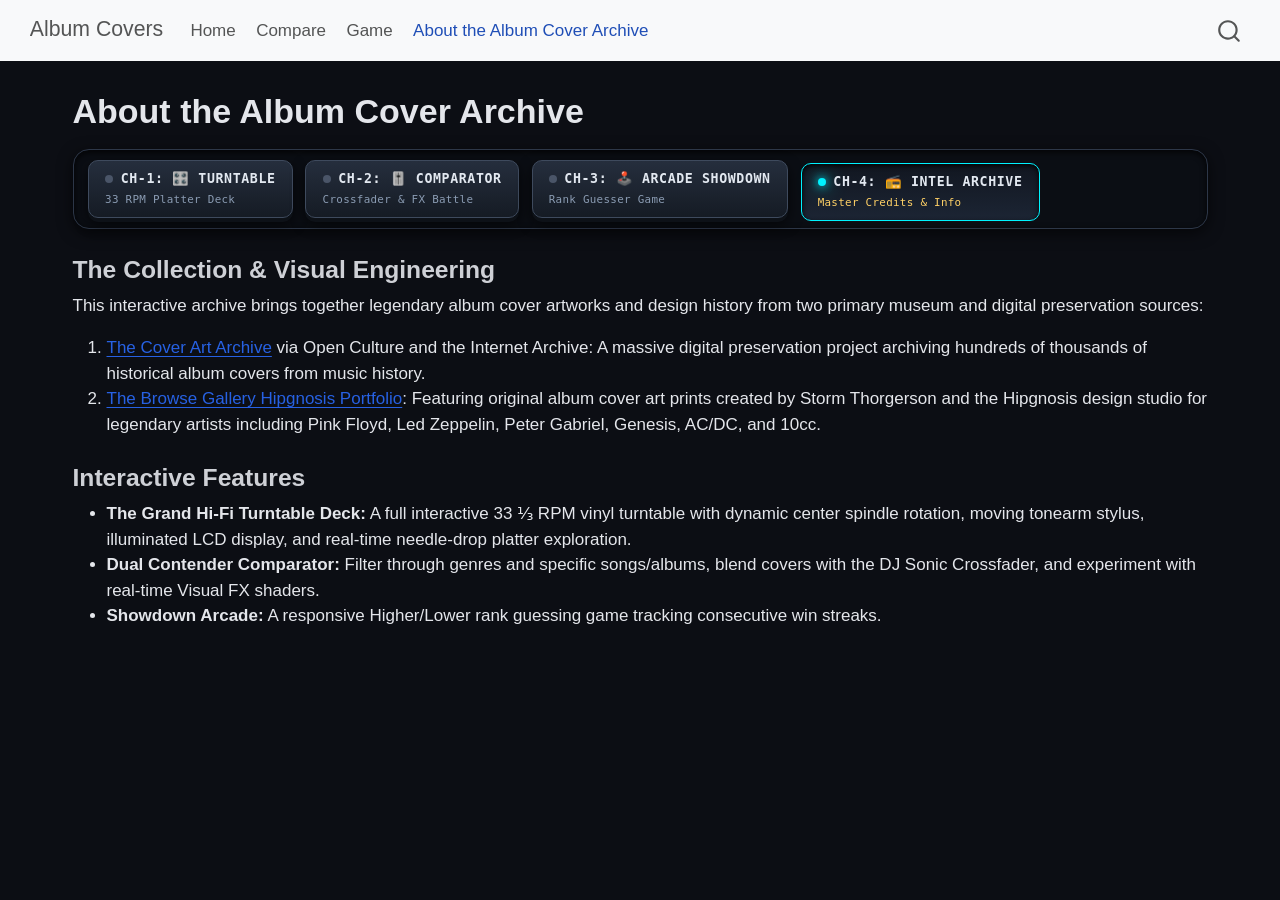
==== commit 2542c144: "Built site for gh-pages" ====
--- a/about.html
+++ b/about.html
@@ -122,18 +122,9 @@
 <div id="quarto-content" class="quarto-container page-columns page-rows-contents page-layout-full page-navbar">
 <!-- sidebar -->
 <!-- margin-sidebar -->
-    <div id="quarto-margin-sidebar" class="sidebar margin-sidebar">
-        <nav id="TOC" role="doc-toc" class="toc-active">
-    <h2 id="toc-title">On this page</h2>
-   
-  <ul>
-  <li><a href="#the-collection-visual-engineering" id="toc-the-collection-visual-engineering" class="nav-link active" data-scroll-target="#the-collection-visual-engineering">The Collection &amp; Visual Engineering</a></li>
-  <li><a href="#interactive-features" id="toc-interactive-features" class="nav-link" data-scroll-target="#interactive-features">Interactive Features</a></li>
-  </ul>
-</nav>
-    </div>
+    
 <!-- main -->
-<main class="content column-page-left" id="quarto-document-content">
+<main class="content column-page" id="quarto-document-content">
 
 <header id="title-block-header" class="quarto-title-block default">
 <div class="quarto-title">
@@ -142,7 +133,7 @@
 
 
 
-<div class="quarto-title-meta column-page-left">
+<div class="quarto-title-meta column-page">
 
     
   
--- a/styles.css
+++ b/styles.css
@@ -337,6 +337,10 @@
 /* Integrated Deck Navigation & Visual Showcase */
 .deck-nav-bar {
   display: flex;
+  gap: 0.5rem;
+  flex-wrap: wrap;
+}
+
 /* ================================================================
    CREATIVE HARDWARE HI-FI CHANNEL SWITCHER NAVIGATION
    ================================================================ */
@@ -863,72 +867,80 @@
   justify-content: center;
 }
 
-/* Inside the platter: The Album Covers Mosaic */
-.platter-covers-mosaic {
-  width: 100%;
-  height: 100%;
-  display: grid;
-  grid-template-columns: repeat(auto-fill, minmax(40px, 1fr));
-  gap: 3px;
-  padding: 20px;
-  overflow-y: auto;
-  scroll-behavior: smooth;
-  background: #090c12;
-}
-
-.platter-covers-mosaic.is-archive {
-  grid-template-columns: repeat(auto-fill, minmax(78px, 1fr));
-  gap: 8px;
-  padding: 24px;
-}
-
-.platter-covers-mosaic::-webkit-scrollbar {
-  width: 6px;
-}
-.platter-covers-mosaic::-webkit-scrollbar-track {
-  background: #090c12;
-}
-.platter-covers-mosaic::-webkit-scrollbar-thumb {
-  background: rgba(0, 242, 254, 0.35);
-  border-radius: 3px;
-}
-
-.platter-cover-tile {
-  position: relative;
-  aspect-ratio: 1 / 1;
-  min-height: 40px;
-  border-radius: 4px;
+/* Authentic Spinning Vinyl Record Platter */
+.turntable-vinyl-disc {
+  position: relative;
+  width: 96%;
+  height: 96%;
+  border-radius: 50%;
+  background: repeating-radial-gradient(
+    circle at center,
+    #131722 0px,
+    #131722 2px,
+    #0a0d14 3px,
+    #0a0d14 5px
+  );
+  box-shadow: inset 0 0 40px rgba(0, 0, 0, 0.95), 0 0 15px rgba(0, 0, 0, 0.8);
+  animation: vinylDiscSpin 24s linear infinite;
+  transition: transform 0.3s ease;
+}
+
+.turntable-vinyl-disc:hover {
+  animation-play-state: paused;
+}
+
+@keyframes vinylDiscSpin {
+  from {
+    transform: rotate(0deg);
+  }
+  to {
+    transform: rotate(360deg);
+  }
+}
+
+/* Concentric Vinyl Track Guides */
+.vinyl-groove-ring {
+  position: absolute;
+  top: 50%;
+  left: 50%;
+  transform: translate(-50%, -50%);
+  border-radius: 50%;
+  border: 1px dashed rgba(255, 255, 255, 0.12);
+  pointer-events: none;
+}
+
+/* Album Cover Tiles Mounted on Vinyl Grooves */
+.disc-cover-track {
+  position: absolute;
+  transform: translate(-50%, -50%);
+  border-radius: 6px;
   overflow: hidden;
   cursor: pointer;
   background: #141722;
-  border: 1px solid rgba(255, 255, 255, 0.08);
-  transition: transform 0.2s cubic-bezier(0.175, 0.885, 0.32, 1.275), box-shadow 0.2s ease, border-color 0.2s ease, opacity 0.2s ease;
-}
-
-.platter-cover-tile img {
+  border: 1.5px solid rgba(255, 255, 255, 0.2);
+  box-shadow: 0 4px 12px rgba(0, 0, 0, 0.8);
+  transition: transform 0.25s cubic-bezier(0.175, 0.885, 0.32, 1.275), box-shadow 0.25s ease, border-color 0.25s ease;
+  z-index: 20;
+}
+
+.disc-cover-track img {
   width: 100%;
   height: 100%;
   object-fit: cover;
   display: block;
 }
 
-.platter-cover-tile:hover {
-  transform: scale(2.4);
-  z-index: 60;
-  border-color: #00f2fe;
-  box-shadow: 0 8px 25px rgba(0, 242, 254, 0.8);
-}
-
-.platter-cover-tile.is-active-track {
-  border: 2px solid #ffd166;
-  box-shadow: 0 0 15px #ffd166;
-  transform: scale(1.15);
-  z-index: 10;
-}
-
-.platter-cover-tile.is-dimmed {
-  opacity: 0.15;
-  filter: grayscale(80%);
+.disc-cover-track:hover {
+  transform: translate(-50%, -50%) scale(2.4) !important;
+  z-index: 100 !important;
+  border-color: #00f2fe !important;
+  box-shadow: 0 0 25px rgba(0, 242, 254, 0.95) !important;
+}
+
+.disc-cover-track.is-active-track {
+  border: 2px solid #ffd166 !important;
+  box-shadow: 0 0 20px #ffd166 !important;
+  z-index: 30;
 }
 
 /* Center Spindle Hub floating in middle of platter */
@@ -937,17 +949,17 @@
   top: 50%;
   left: 50%;
   transform: translate(-50%, -50%);
-  width: 130px;
-  height: 130px;
+  width: 135px;
+  height: 135px;
   border-radius: 50%;
   background: #12151e;
   border: 4px solid #ffd166;
-  box-shadow: 0 0 30px rgba(0, 0, 0, 0.9), 0 0 20px rgba(255, 209, 102, 0.35);
+  box-shadow: 0 0 35px rgba(0, 0, 0, 0.95), 0 0 22px rgba(255, 209, 102, 0.45);
   display: flex;
   align-items: center;
   justify-content: center;
-  pointer-events: none;
   z-index: 40;
+  cursor: pointer;
 }
 
 .center-spinning-vinyl {
@@ -1107,3 +1119,227 @@
 
 
 
+
+/* Archive Gallery Showcase Rack below Turntable */
+.archive-showcase-section {
+  margin-top: 3rem;
+  padding: 1.5rem;
+  background: #10141e;
+  border-radius: 20px;
+  border: 1px solid rgba(255, 255, 255, 0.1);
+  box-shadow: 0 10px 30px rgba(0, 0, 0, 0.6);
+}
+
+.archive-filter-bar {
+  display: flex;
+  gap: 0.6rem;
+  flex-wrap: wrap;
+  margin-bottom: 1.5rem;
+}
+
+.archive-filter-btn {
+  background: #181d2a;
+  border: 1px solid #2d3748;
+  color: #cbd5e1;
+  font-family: monospace;
+  font-size: 0.85rem;
+  padding: 0.4rem 0.9rem;
+  border-radius: 20px;
+  cursor: pointer;
+  transition: all 0.2s ease;
+}
+
+.archive-filter-btn.is-active, .archive-filter-btn:hover {
+  background: #00f2fe;
+  color: #000;
+  font-weight: 700;
+  border-color: #00f2fe;
+}
+
+.archive-grid {
+  display: grid;
+  grid-template-columns: repeat(auto-fill, minmax(170px, 1fr));
+  gap: 1.25rem;
+}
+
+.archive-card {
+  background: #161a26;
+  border: 1px solid rgba(255, 255, 255, 0.08);
+  border-radius: 12px;
+  overflow: hidden;
+  display: flex;
+  flex-direction: column;
+  transition: transform 0.2s ease, border-color 0.2s ease, box-shadow 0.2s ease;
+  cursor: pointer;
+}
+
+.archive-card:hover {
+  transform: translateY(-4px);
+  border-color: #00f2fe;
+  box-shadow: 0 8px 25px rgba(0, 242, 254, 0.25);
+}
+
+.archive-card.is-active {
+  border-color: #ffd166;
+  box-shadow: 0 0 18px rgba(255, 209, 102, 0.4);
+}
+
+.archive-card-img-wrap {
+  position: relative;
+  width: 100%;
+  aspect-ratio: 1 / 1;
+  background: #0a0d14;
+}
+
+.archive-card-img-wrap img {
+  width: 100%;
+  height: 100%;
+  object-fit: cover;
+}
+
+.archive-card-body {
+  padding: 0.85rem;
+  display: flex;
+  flex-direction: column;
+  flex: 1;
+}
+
+.archive-card-title {
+  font-size: 0.95rem;
+  font-weight: 700;
+  color: #fff;
+  margin-bottom: 0.25rem;
+  line-height: 1.2;
+}
+
+.archive-card-artist {
+  font-size: 0.8rem;
+  color: #94a3b8;
+  margin-bottom: 0.5rem;
+}
+
+.archive-card-source {
+  font-size: 0.68rem;
+  font-family: monospace;
+  color: #ffd166;
+  margin-top: auto;
+  padding: 2px 6px;
+  background: rgba(255, 209, 102, 0.12);
+  border-radius: 4px;
+  align-self: flex-start;
+}
+
+/* DJ Crossfader Console & Reactive Styles */
+.deck-vu-meter {
+  height: 6px;
+  background: #0e121a;
+  border-radius: 4px;
+  overflow: hidden;
+  margin: 0.75rem auto 0.25rem auto;
+  max-width: 240px;
+  border: 1px solid rgba(255, 255, 255, 0.12);
+}
+
+.deck-vu-fill {
+  height: 100%;
+  background: linear-gradient(to right, #00f2fe, #ffd166, #ff4d4d);
+  transition: width 0.08s ease;
+}
+
+.fader-quick-cuts {
+  display: flex;
+  gap: 0.4rem;
+  justify-content: center;
+  margin-top: 0.75rem;
+}
+
+.btn-fader-cut {
+  background: #141824;
+  border: 1px solid #2d3748;
+  color: #cbd5e1;
+  font-family: monospace;
+  font-size: 0.72rem;
+  font-weight: 700;
+  padding: 0.35rem 0.65rem;
+  border-radius: 6px;
+  cursor: pointer;
+  transition: all 0.2s ease;
+}
+
+.btn-fader-cut:hover {
+  background: #232b3c;
+  color: #fff;
+  border-color: #00f2fe;
+}
+
+.fader-mode-toggle {
+  display: flex;
+  gap: 0.35rem;
+  justify-content: center;
+  margin-bottom: 0.6rem;
+}
+
+.btn-fader-mode {
+  background: #10141e;
+  border: 1px solid #283042;
+  color: #94a3b8;
+  font-family: monospace;
+  font-size: 0.68rem;
+  padding: 0.25rem 0.55rem;
+  border-radius: 4px;
+  cursor: pointer;
+  transition: all 0.15s ease;
+}
+
+.btn-fader-mode.is-active {
+  background: #00f2fe;
+  color: #000;
+  font-weight: 700;
+  border-color: #00f2fe;
+}
+
+.crossfader-split-line {
+  position: absolute;
+  top: 0;
+  bottom: 0;
+  width: 2px;
+  background: #00f2fe;
+  box-shadow: 0 0 10px #00f2fe;
+  pointer-events: none;
+  z-index: 25;
+  transition: left 0.04s ease;
+}
+
+/* Custom styled Range Slider for DJ Crossfader */
+#crossfaderSlider {
+  -webkit-appearance: none;
+  appearance: none;
+  height: 10px;
+  border-radius: 5px;
+  background: #141926;
+  border: 1px solid #2d3748;
+  outline: none;
+  box-shadow: inset 0 2px 4px rgba(0,0,0,0.8);
+}
+
+#crossfaderSlider::-webkit-slider-thumb {
+  -webkit-appearance: none;
+  appearance: none;
+  width: 22px;
+  height: 28px;
+  border-radius: 4px;
+  background: linear-gradient(180deg, #e2e8f0 0%, #718096 100%);
+  border: 2px solid #00f2fe;
+  cursor: grab;
+  box-shadow: 0 0 10px rgba(0, 242, 254, 0.7);
+}
+
+#crossfaderSlider::-moz-range-thumb {
+  width: 22px;
+  height: 28px;
+  border-radius: 4px;
+  background: linear-gradient(180deg, #e2e8f0 0%, #718096 100%);
+  border: 2px solid #00f2fe;
+  cursor: grab;
+  box-shadow: 0 0 10px rgba(0, 242, 254, 0.7);
+}
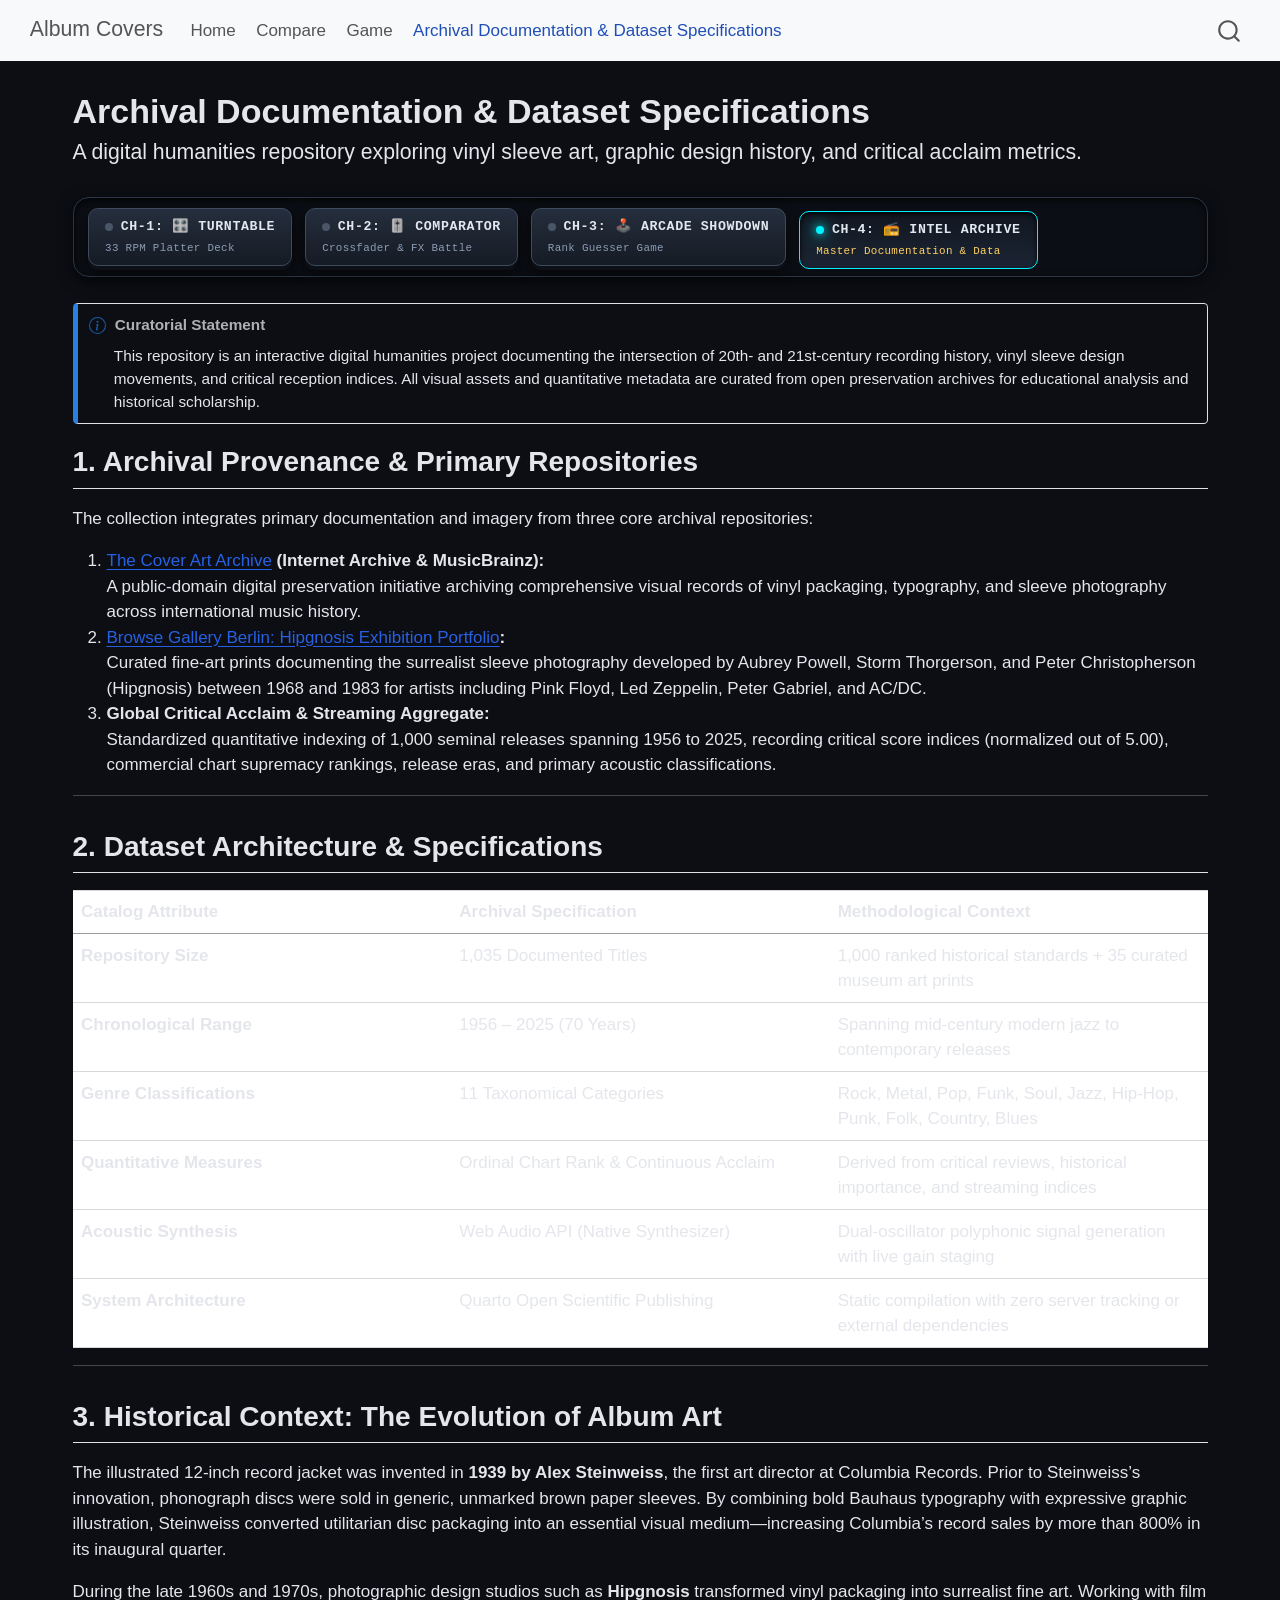
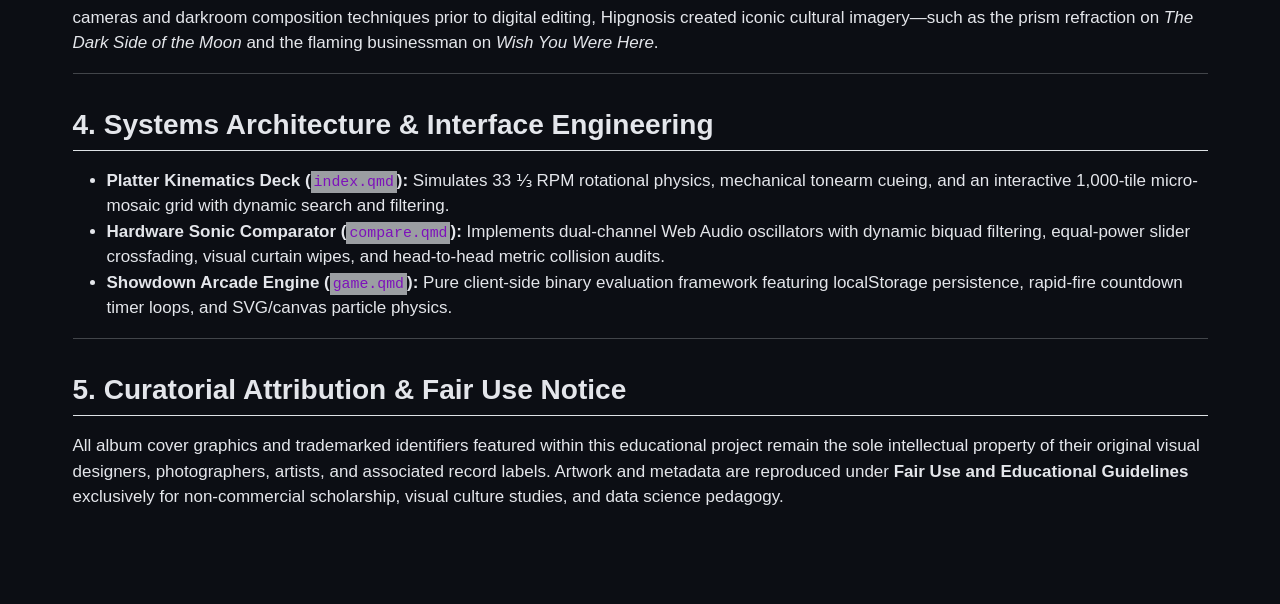
==== commit 35ce1a22: "Built site for gh-pages" ====
--- a/about.html
+++ b/about.html
@@ -7,7 +7,7 @@
 <meta name="viewport" content="width=device-width, initial-scale=1.0, user-scalable=yes">
 
 
-<title>About the Album Cover Archive – Album Covers</title>
+<title>Archival Documentation &amp; Dataset Specifications – Album Covers</title>
 <style>
 /* Default styles provided by pandoc.
 ** See https://pandoc.org/MANUAL.html#variables-for-html for config info.
@@ -109,7 +109,7 @@
   </li>  
   <li class="nav-item">
     <a class="nav-link active" href="./about.html" aria-current="page"> 
-<span class="menu-text">About the Album Cover Archive</span></a>
+<span class="menu-text">Archival Documentation &amp; Dataset Specifications</span></a>
   </li>  
 </ul>
           </div> <!-- /navcollapse -->
@@ -128,7 +128,8 @@
 
 <header id="title-block-header" class="quarto-title-block default">
 <div class="quarto-title">
-<h1 class="title">About the Album Cover Archive</h1>
+<h1 class="title">Archival Documentation &amp; Dataset Specifications</h1>
+<p class="subtitle lead">A digital humanities repository exploring vinyl sleeve art, graphic design history, and critical acclaim metrics.</p>
 </div>
 
 
@@ -176,24 +177,103 @@
       <span class="switch-led"></span>
       <span>CH-4: 📻 INTEL ARCHIVE</span>
     </div>
-    <div class="switch-subtext">Master Credits &amp; Info</div>
+    <div class="switch-subtext">Master Documentation &amp; Data</div>
   </a>
 </div>
-<section id="the-collection-visual-engineering" class="level3">
-<h3 class="anchored" data-anchor-id="the-collection-visual-engineering">The Collection &amp; Visual Engineering</h3>
-<p>This interactive archive brings together legendary album cover artworks and design history from two primary museum and digital preservation sources:</p>
+<div class="callout callout-style-simple callout-note callout-titled">
+<div class="callout-header d-flex align-content-center">
+<div class="callout-icon-container">
+<i class="callout-icon"></i>
+</div>
+<div class="callout-title-container flex-fill">
+<span class="screen-reader-only">Note</span>Curatorial Statement
+</div>
+</div>
+<div class="callout-body-container callout-body">
+<p>This repository is an interactive digital humanities project documenting the intersection of 20th- and 21st-century recording history, vinyl sleeve design movements, and critical reception indices. All visual assets and quantitative metadata are curated from open preservation archives for educational analysis and historical scholarship.</p>
+</div>
+</div>
+<section id="archival-provenance-primary-repositories" class="level2">
+<h2 class="anchored" data-anchor-id="archival-provenance-primary-repositories">1. Archival Provenance &amp; Primary Repositories</h2>
+<p>The collection integrates primary documentation and imagery from three core archival repositories:</p>
 <ol type="1">
-<li><strong><a href="https://www.openculture.com/2018/02/enter-the-cover-art-archive.html">The Cover Art Archive</a></strong> via Open Culture and the Internet Archive: A massive digital preservation project archiving hundreds of thousands of historical album covers from music history.</li>
-<li><strong><a href="https://browse.gallery/en/project_category/album-cover-en/">The Browse Gallery Hipgnosis Portfolio</a></strong>: Featuring original album cover art prints created by Storm Thorgerson and the Hipgnosis design studio for legendary artists including Pink Floyd, Led Zeppelin, Peter Gabriel, Genesis, AC/DC, and 10cc.</li>
+<li><strong><a href="https://www.openculture.com/2018/02/enter-the-cover-art-archive.html">The Cover Art Archive</a> (Internet Archive &amp; MusicBrainz):</strong><br>
+A public-domain digital preservation initiative archiving comprehensive visual records of vinyl packaging, typography, and sleeve photography across international music history.</li>
+<li><strong><a href="https://browse.gallery/en/project_category/album-cover-en/">Browse Gallery Berlin: Hipgnosis Exhibition Portfolio</a>:</strong><br>
+Curated fine-art prints documenting the surrealist sleeve photography developed by Aubrey Powell, Storm Thorgerson, and Peter Christopherson (Hipgnosis) between 1968 and 1983 for artists including Pink Floyd, Led Zeppelin, Peter Gabriel, and AC/DC.</li>
+<li><strong>Global Critical Acclaim &amp; Streaming Aggregate:</strong><br>
+Standardized quantitative indexing of 1,000 seminal releases spanning 1956 to 2025, recording critical score indices (normalized out of 5.00), commercial chart supremacy rankings, release eras, and primary acoustic classifications.</li>
 </ol>
+<hr>
 </section>
-<section id="interactive-features" class="level3">
-<h3 class="anchored" data-anchor-id="interactive-features">Interactive Features</h3>
+<section id="dataset-architecture-specifications" class="level2">
+<h2 class="anchored" data-anchor-id="dataset-architecture-specifications">2. Dataset Architecture &amp; Specifications</h2>
+<table class="caption-top table">
+<colgroup>
+<col style="width: 33%">
+<col style="width: 33%">
+<col style="width: 33%">
+</colgroup>
+<thead>
+<tr class="header">
+<th style="text-align: left;">Catalog Attribute</th>
+<th style="text-align: left;">Archival Specification</th>
+<th style="text-align: left;">Methodological Context</th>
+</tr>
+</thead>
+<tbody>
+<tr class="odd">
+<td style="text-align: left;"><strong>Repository Size</strong></td>
+<td style="text-align: left;">1,035 Documented Titles</td>
+<td style="text-align: left;">1,000 ranked historical standards + 35 curated museum art prints</td>
+</tr>
+<tr class="even">
+<td style="text-align: left;"><strong>Chronological Range</strong></td>
+<td style="text-align: left;">1956 – 2025 (70 Years)</td>
+<td style="text-align: left;">Spanning mid-century modern jazz to contemporary releases</td>
+</tr>
+<tr class="odd">
+<td style="text-align: left;"><strong>Genre Classifications</strong></td>
+<td style="text-align: left;">11 Taxonomical Categories</td>
+<td style="text-align: left;">Rock, Metal, Pop, Funk, Soul, Jazz, Hip-Hop, Punk, Folk, Country, Blues</td>
+</tr>
+<tr class="even">
+<td style="text-align: left;"><strong>Quantitative Measures</strong></td>
+<td style="text-align: left;">Ordinal Chart Rank &amp; Continuous Acclaim</td>
+<td style="text-align: left;">Derived from critical reviews, historical importance, and streaming indices</td>
+</tr>
+<tr class="odd">
+<td style="text-align: left;"><strong>Acoustic Synthesis</strong></td>
+<td style="text-align: left;">Web Audio API (Native Synthesizer)</td>
+<td style="text-align: left;">Dual-oscillator polyphonic signal generation with live gain staging</td>
+</tr>
+<tr class="even">
+<td style="text-align: left;"><strong>System Architecture</strong></td>
+<td style="text-align: left;">Quarto Open Scientific Publishing</td>
+<td style="text-align: left;">Static compilation with zero server tracking or external dependencies</td>
+</tr>
+</tbody>
+</table>
+<hr>
+</section>
+<section id="historical-context-the-evolution-of-album-art" class="level2">
+<h2 class="anchored" data-anchor-id="historical-context-the-evolution-of-album-art">3. Historical Context: The Evolution of Album Art</h2>
+<p>The illustrated 12-inch record jacket was invented in <strong>1939 by Alex Steinweiss</strong>, the first art director at Columbia Records. Prior to Steinweiss’s innovation, phonograph discs were sold in generic, unmarked brown paper sleeves. By combining bold Bauhaus typography with expressive graphic illustration, Steinweiss converted utilitarian disc packaging into an essential visual medium—increasing Columbia’s record sales by more than 800% in its inaugural quarter.</p>
+<p>During the late 1960s and 1970s, photographic design studios such as <strong>Hipgnosis</strong> transformed vinyl packaging into surrealist fine art. Working with film cameras and darkroom composition techniques prior to digital editing, Hipgnosis created iconic cultural imagery—such as the prism refraction on <em>The Dark Side of the Moon</em> and the flaming businessman on <em>Wish You Were Here</em>.</p>
+<hr>
+</section>
+<section id="systems-architecture-interface-engineering" class="level2">
+<h2 class="anchored" data-anchor-id="systems-architecture-interface-engineering">4. Systems Architecture &amp; Interface Engineering</h2>
 <ul>
-<li><strong>The Grand Hi-Fi Turntable Deck:</strong> A full interactive 33 ⅓ RPM vinyl turntable with dynamic center spindle rotation, moving tonearm stylus, illuminated LCD display, and real-time needle-drop platter exploration.</li>
-<li><strong>Dual Contender Comparator:</strong> Filter through genres and specific songs/albums, blend covers with the DJ Sonic Crossfader, and experiment with real-time Visual FX shaders.</li>
-<li><strong>Showdown Arcade:</strong> A responsive Higher/Lower rank guessing game tracking consecutive win streaks.</li>
+<li><strong>Platter Kinematics Deck (<code>index.qmd</code>):</strong> Simulates 33 ⅓ RPM rotational physics, mechanical tonearm cueing, and an interactive 1,000-tile micro-mosaic grid with dynamic search and filtering.</li>
+<li><strong>Hardware Sonic Comparator (<code>compare.qmd</code>):</strong> Implements dual-channel Web Audio oscillators with dynamic biquad filtering, equal-power slider crossfading, visual curtain wipes, and head-to-head metric collision audits.</li>
+<li><strong>Showdown Arcade Engine (<code>game.qmd</code>):</strong> Pure client-side binary evaluation framework featuring localStorage persistence, rapid-fire countdown timer loops, and SVG/canvas particle physics.</li>
 </ul>
+<hr>
+</section>
+<section id="curatorial-attribution-fair-use-notice" class="level2">
+<h2 class="anchored" data-anchor-id="curatorial-attribution-fair-use-notice">5. Curatorial Attribution &amp; Fair Use Notice</h2>
+<p>All album cover graphics and trademarked identifiers featured within this educational project remain the sole intellectual property of their original visual designers, photographers, artists, and associated record labels. Artwork and metadata are reproduced under <strong>Fair Use and Educational Guidelines</strong> exclusively for non-commercial scholarship, visual culture studies, and data science pedagogy.</p>
 
 
 </section>
--- a/styles.css
+++ b/styles.css
@@ -1310,36 +1310,165 @@
   transition: left 0.04s ease;
 }
 
-/* Custom styled Range Slider for DJ Crossfader */
+/* Custom styled Large Range Slider for DJ Crossfader */
 #crossfaderSlider {
   -webkit-appearance: none;
   appearance: none;
-  height: 10px;
-  border-radius: 5px;
-  background: #141926;
-  border: 1px solid #2d3748;
+  width: 100%;
+  height: 24px;
+  border-radius: 12px;
+  background: linear-gradient(180deg, #0d111b 0%, #171d2b 100%);
+  border: 2px solid #334155;
   outline: none;
-  box-shadow: inset 0 2px 4px rgba(0,0,0,0.8);
+  box-shadow: inset 0 3px 8px rgba(0,0,0,0.9), 0 1px 2px rgba(255,255,255,0.05);
+  cursor: pointer;
+  position: relative;
 }
 
 #crossfaderSlider::-webkit-slider-thumb {
   -webkit-appearance: none;
   appearance: none;
-  width: 22px;
-  height: 28px;
-  border-radius: 4px;
-  background: linear-gradient(180deg, #e2e8f0 0%, #718096 100%);
-  border: 2px solid #00f2fe;
+  width: 44px;
+  height: 60px;
+  border-radius: 8px;
+  background: linear-gradient(180deg, #f8fafc 0%, #94a3b8 40%, #475569 80%, #1e293b 100%);
+  border: 2.5px solid #00f2fe;
   cursor: grab;
-  box-shadow: 0 0 10px rgba(0, 242, 254, 0.7);
+  box-shadow: 0 0 16px rgba(0, 242, 254, 0.8), 0 4px 10px rgba(0,0,0,0.9);
+  position: relative;
+  transition: transform 0.1s ease, border-color 0.15s ease;
+}
+
+#crossfaderSlider:active::-webkit-slider-thumb {
+  cursor: grabbing;
+  transform: scale(1.08);
+  border-color: #ffd166;
+  box-shadow: 0 0 24px rgba(255, 209, 102, 0.9), 0 4px 12px rgba(0,0,0,0.9);
 }
 
 #crossfaderSlider::-moz-range-thumb {
-  width: 22px;
-  height: 28px;
-  border-radius: 4px;
-  background: linear-gradient(180deg, #e2e8f0 0%, #718096 100%);
-  border: 2px solid #00f2fe;
+  width: 44px;
+  height: 60px;
+  border-radius: 8px;
+  background: linear-gradient(180deg, #f8fafc 0%, #94a3b8 40%, #475569 80%, #1e293b 100%);
+  border: 2.5px solid #00f2fe;
   cursor: grab;
-  box-shadow: 0 0 10px rgba(0, 242, 254, 0.7);
-}
+  box-shadow: 0 0 16px rgba(0, 242, 254, 0.8), 0 4px 10px rgba(0,0,0,0.9);
+}
+
+#crossfaderSlider:active::-moz-range-thumb {
+  cursor: grabbing;
+  transform: scale(1.08);
+  border-color: #ffd166;
+  box-shadow: 0 0 24px rgba(255, 209, 102, 0.9), 0 4px 12px rgba(0,0,0,0.9);
+}
+
+/* Thousand-Record Mega-Wall (See All 1,000 At Once) */
+.mega-wall-dense {
+  display: grid;
+  grid-template-columns: repeat(auto-fill, minmax(76px, 1fr));
+  gap: 6px;
+}
+
+.mega-wall-standard {
+  display: grid;
+  grid-template-columns: repeat(auto-fill, minmax(130px, 1fr));
+  gap: 10px;
+}
+
+.mega-album-tile {
+  position: relative;
+  aspect-ratio: 1 / 1;
+  border-radius: 6px;
+  overflow: hidden;
+  background: #141722;
+  border: 1px solid rgba(255, 255, 255, 0.12);
+  cursor: pointer;
+  transition: transform 0.22s cubic-bezier(0.175, 0.885, 0.32, 1.275), box-shadow 0.22s ease, border-color 0.22s ease;
+}
+
+.mega-album-tile img {
+  width: 100%;
+  height: 100%;
+  object-fit: cover;
+  display: block;
+}
+
+.mega-album-tile:hover {
+  transform: scale(1.75);
+  z-index: 200;
+  border-color: #00f2fe;
+  box-shadow: 0 0 22px rgba(0, 242, 254, 0.95);
+}
+
+.mega-album-tile .mega-tile-rank {
+  position: absolute;
+  top: 3px;
+  left: 3px;
+  background: rgba(0, 0, 0, 0.85);
+  color: #ffd166;
+  font-family: monospace;
+  font-size: 0.65rem;
+  font-weight: 800;
+  padding: 1px 4px;
+  border-radius: 3px;
+  pointer-events: none;
+  line-height: 1.1;
+}
+
+.mega-album-tile.is-active-mega {
+  border: 2px solid #38ef7d !important;
+  box-shadow: 0 0 18px #38ef7d !important;
+}
+
+/* Head-to-Head Battle Breakdown Module */
+.battle-audit-box {
+  background: #090d16;
+  border: 1px solid #1e293b;
+  border-radius: 14px;
+  padding: 1.25rem;
+  margin: 1.5rem 0;
+  box-shadow: 0 8px 30px rgba(0,0,0,0.6);
+}
+
+.battle-stat-row {
+  display: grid;
+  grid-template-columns: 1fr 140px 1fr;
+  align-items: center;
+  gap: 1rem;
+  margin-bottom: 0.85rem;
+}
+
+.battle-bar-track {
+  height: 10px;
+  background: #1e2533;
+  border-radius: 5px;
+  overflow: hidden;
+  position: relative;
+}
+
+.battle-bar-fill-a {
+  height: 100%;
+  background: linear-gradient(90deg, #00f2fe, #4facfe);
+  border-radius: 5px;
+  transition: width 0.4s ease;
+  float: right;
+}
+
+.battle-bar-fill-b {
+  height: 100%;
+  background: linear-gradient(90deg, #ffd166, #ff7b00);
+  border-radius: 5px;
+  transition: width 0.4s ease;
+}
+
+.battle-winner-banner {
+  background: linear-gradient(135deg, rgba(0, 242, 254, 0.15), rgba(255, 209, 102, 0.15));
+  border: 1.5px solid #ffd166;
+  border-radius: 12px;
+  padding: 1rem;
+  text-align: center;
+  margin-top: 1rem;
+  box-shadow: 0 0 25px rgba(255, 209, 102, 0.25);
+}
+
